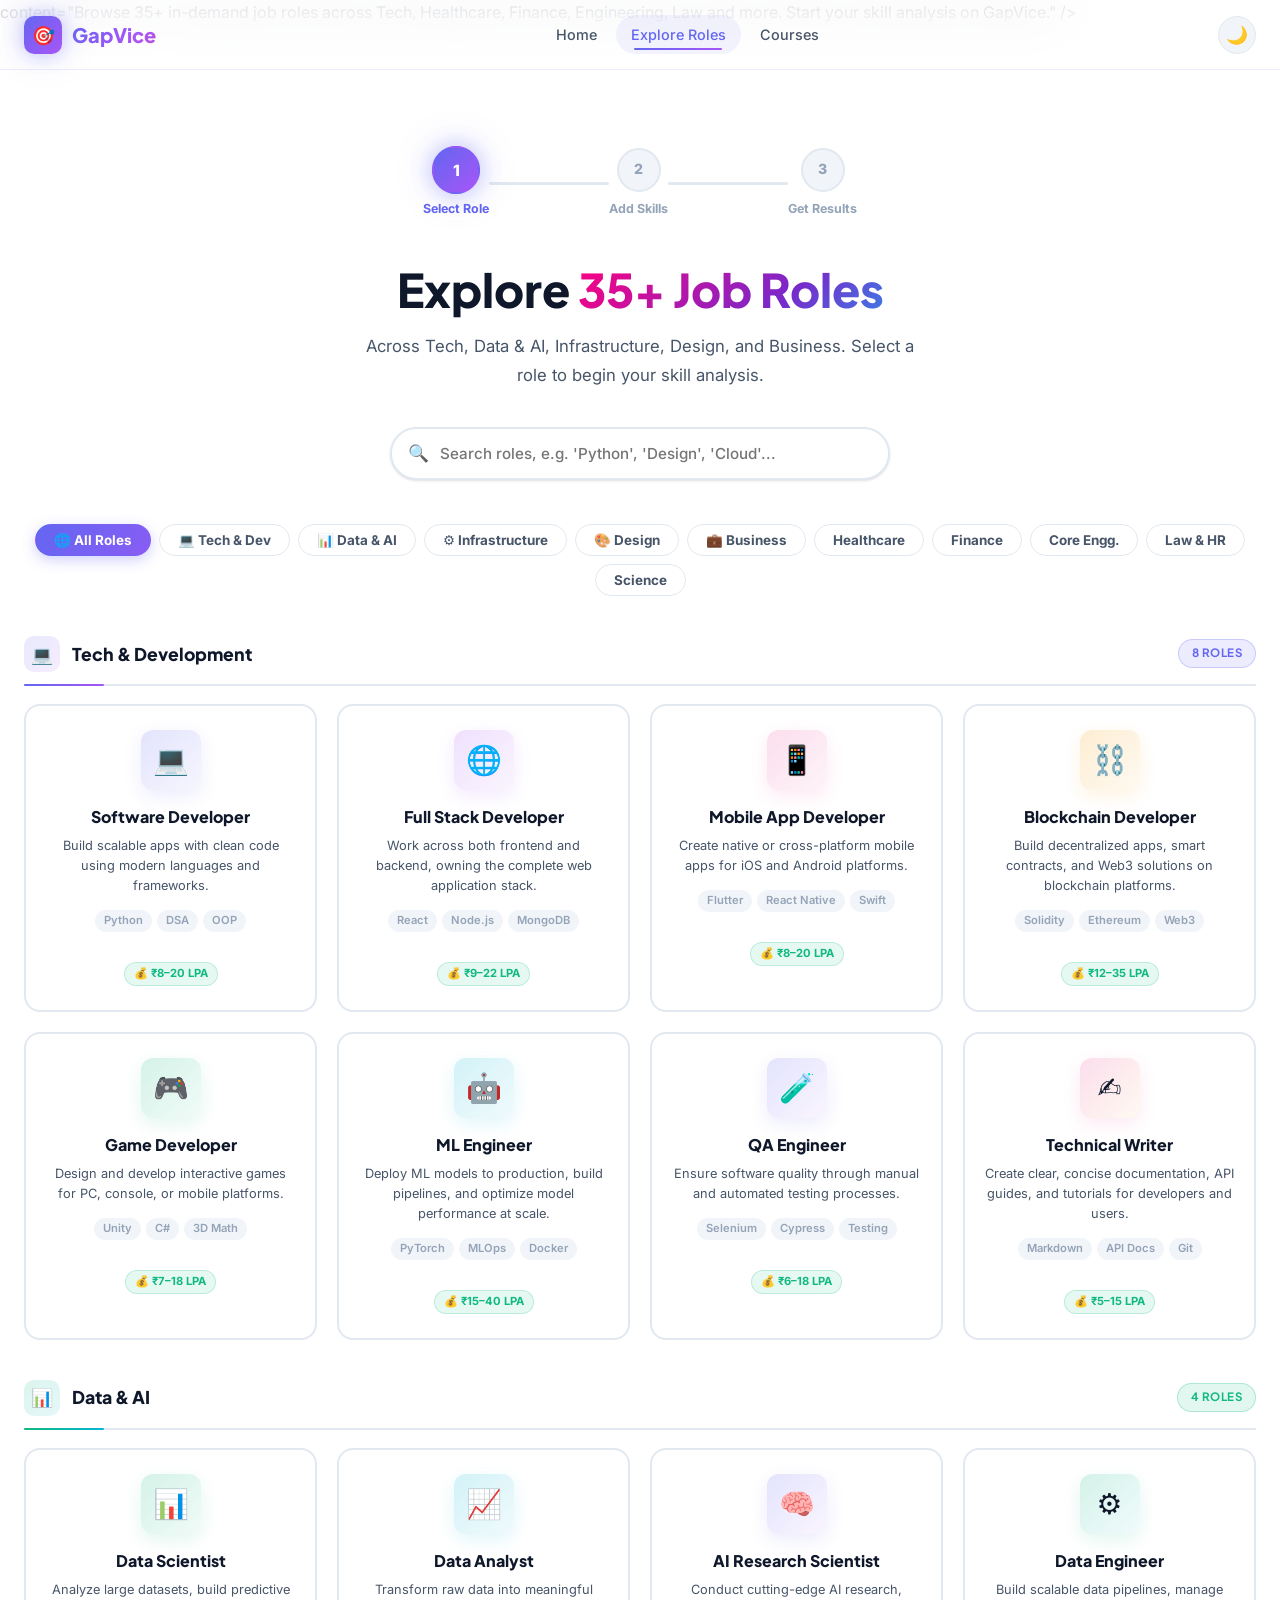
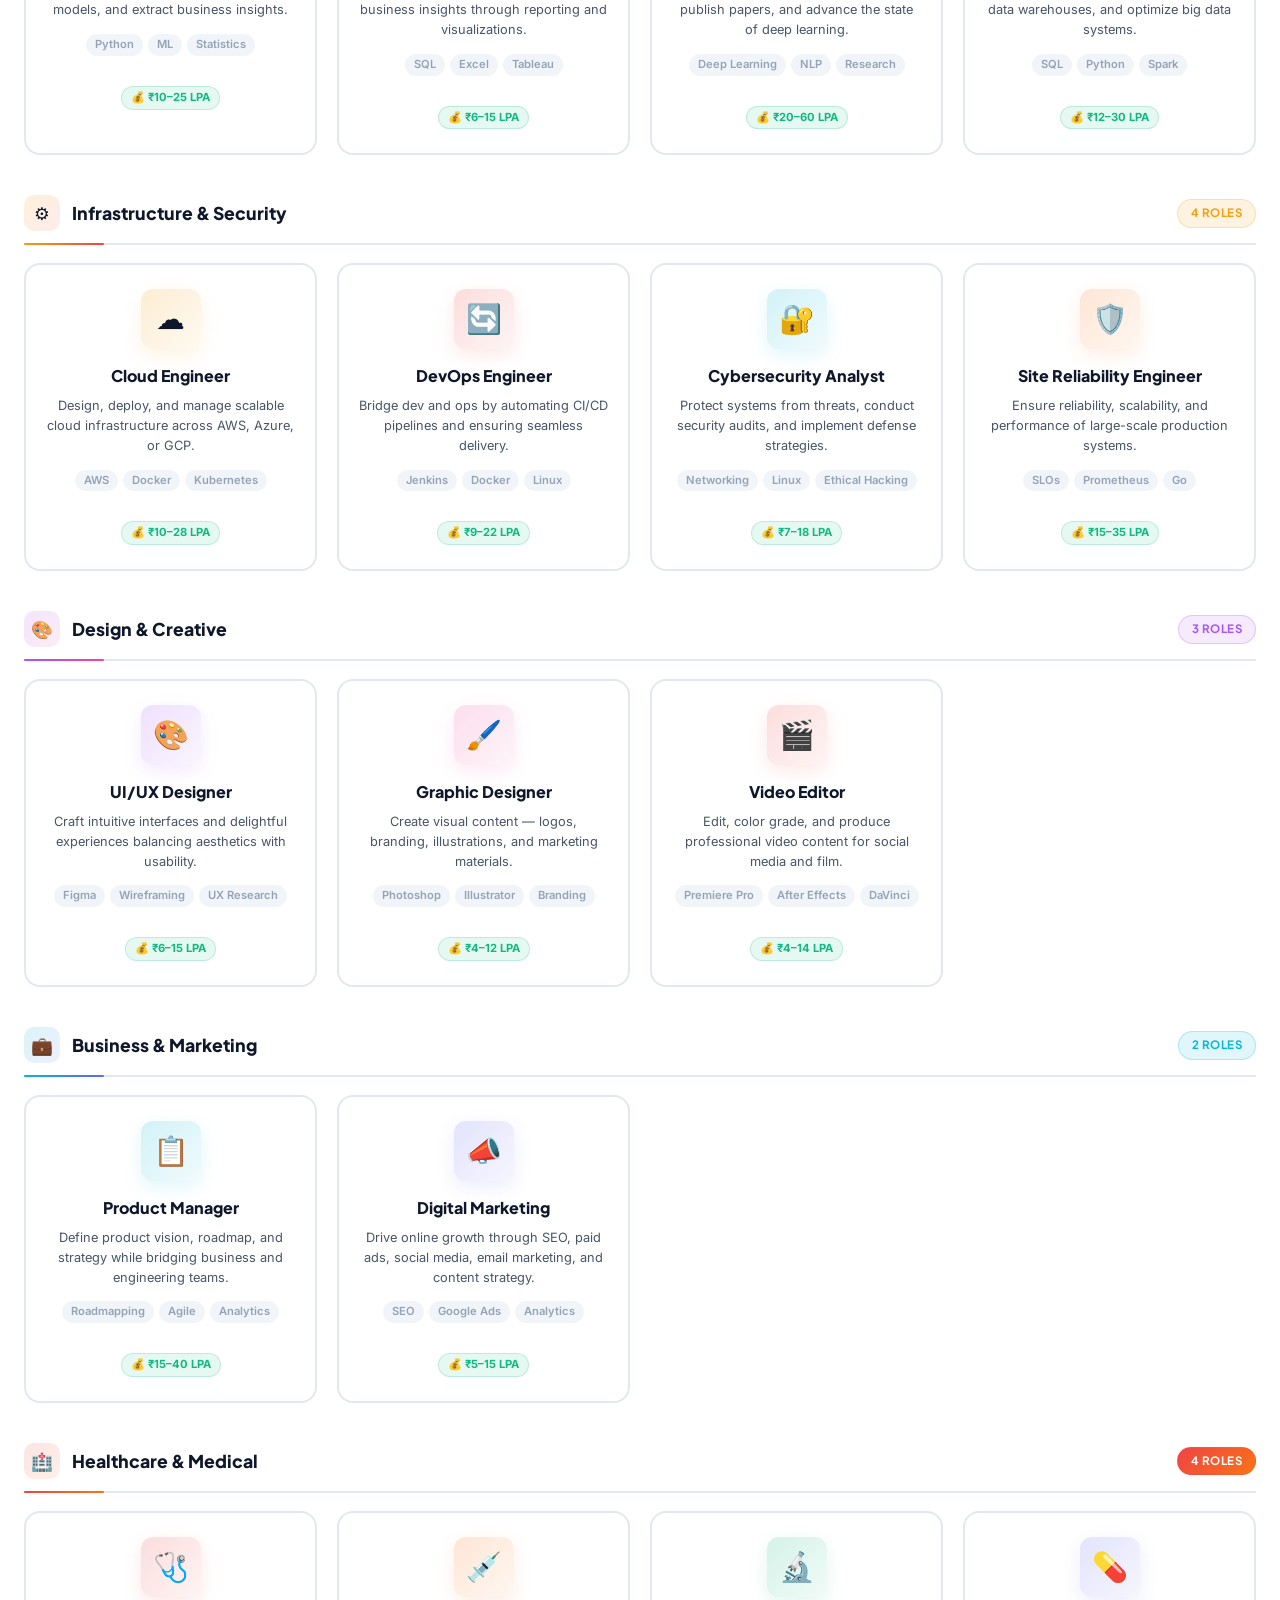
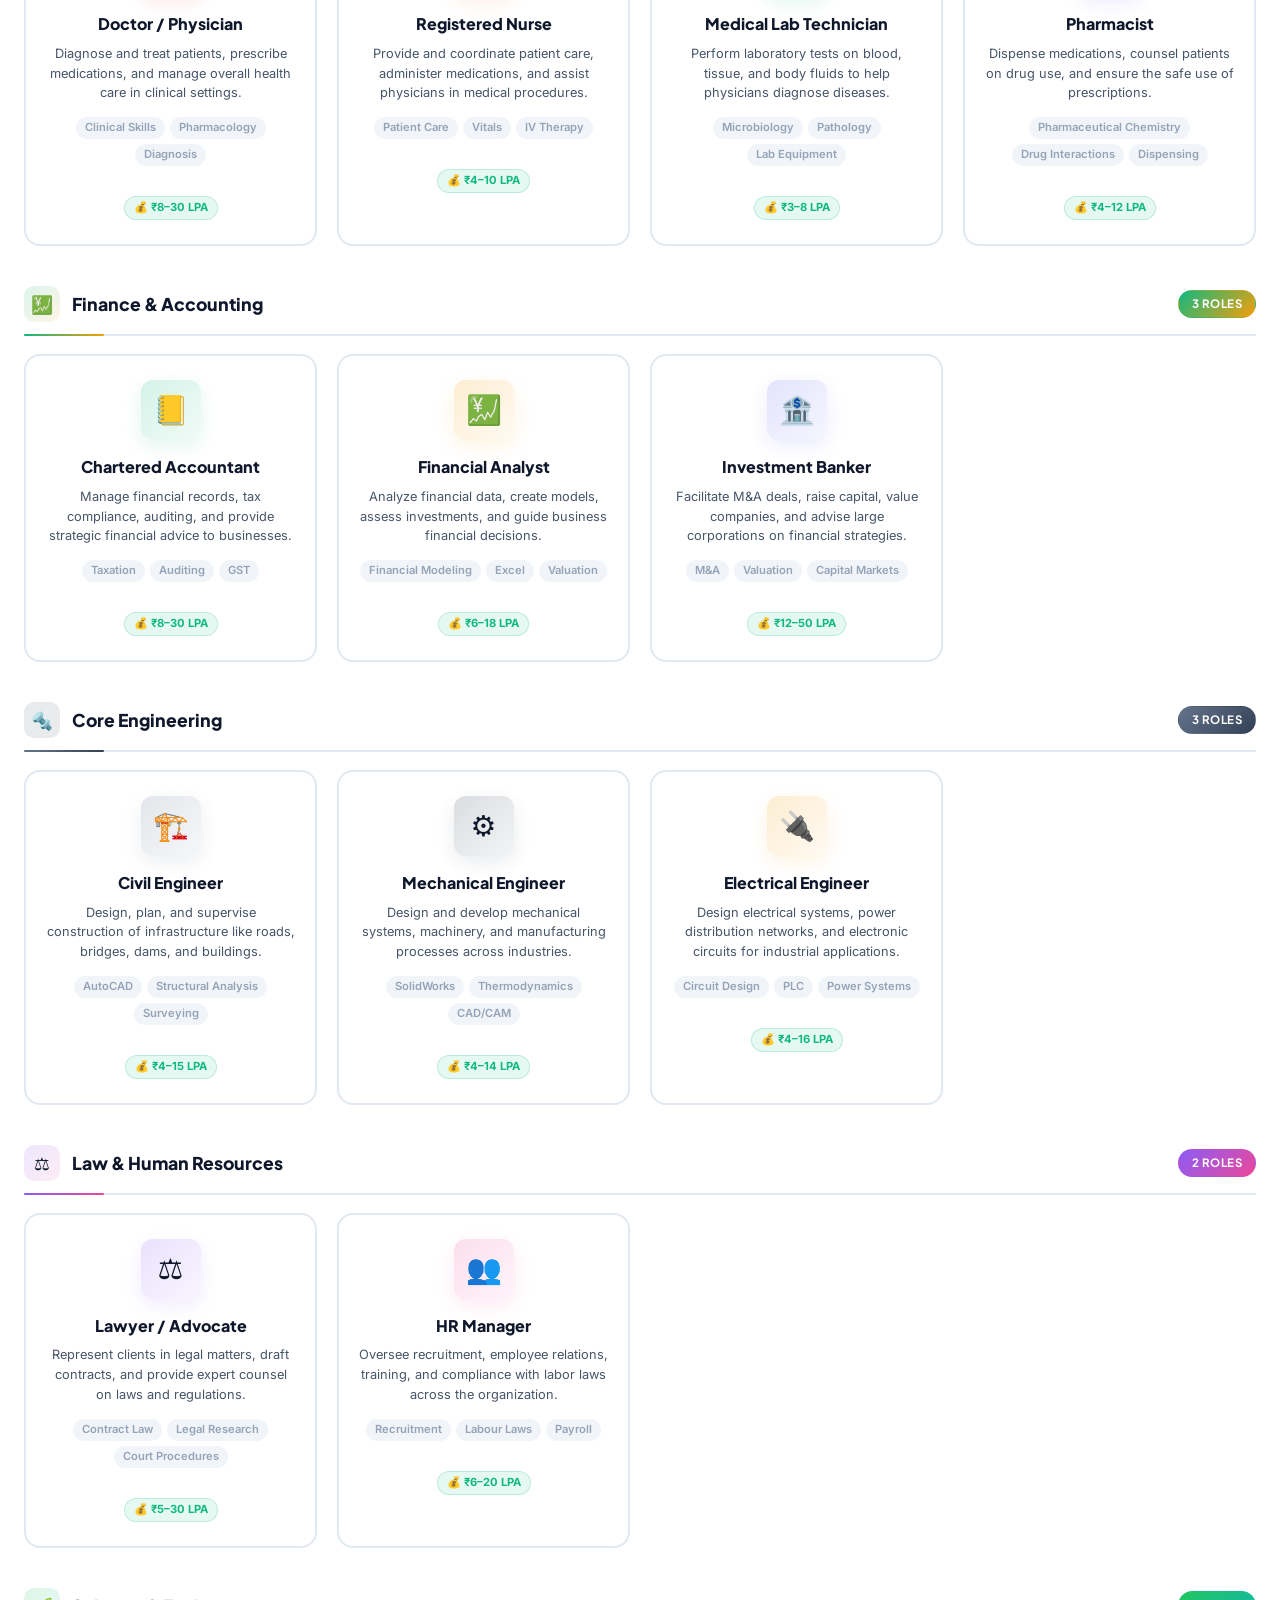
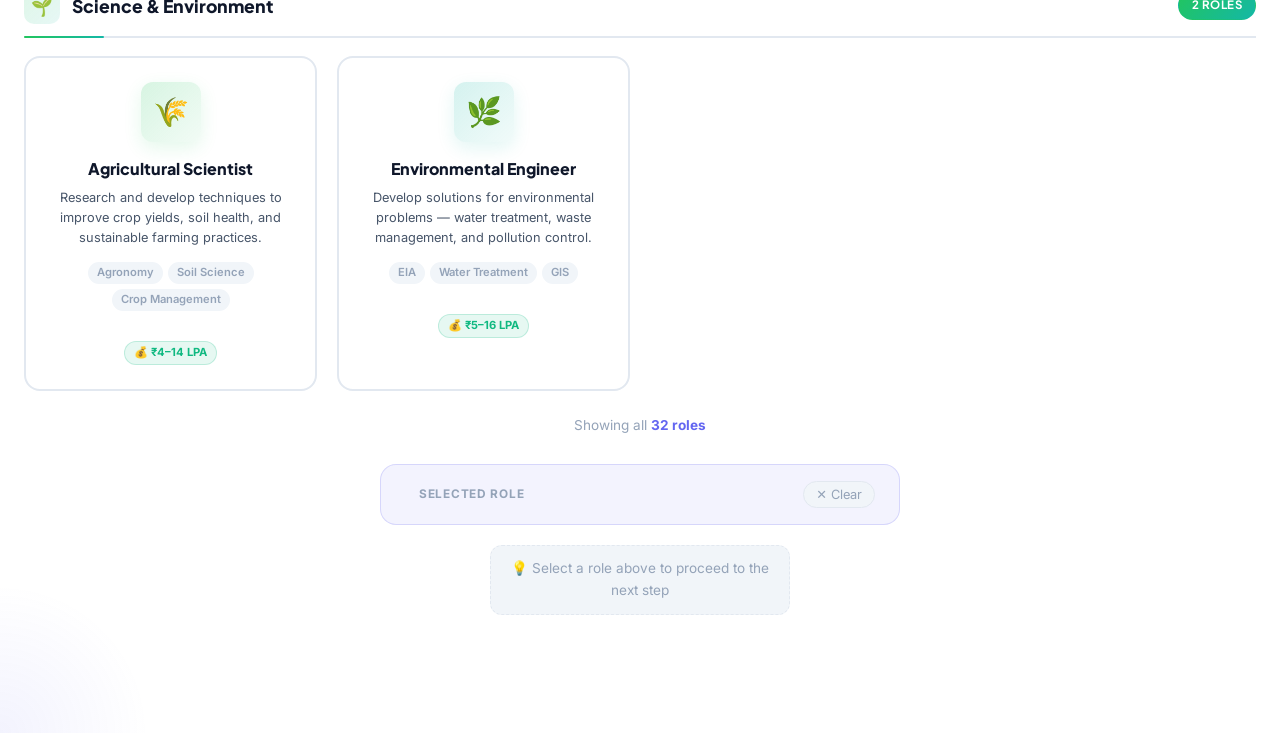
==== roles.html @ 9f3b314b "Update roles.html" ====
<!DOCTYPE html>
<html lang="en" data-theme="light">

<head>
  <meta charset="UTF-8" />
  <meta name="viewport" content="width=device-width, initial-scale=1.0" />
  <title>Explore Roles — GapVice</title>
  content="Browse 35+ in-demand job roles across Tech, Healthcare, Finance, Engineering, Law and more. Start your skill
  analysis on GapVice." />
  <link rel="stylesheet" href="styles.css?v=3" />
  <link rel="icon"
    href="data:image/svg+xml,<svg xmlns='http://www.w3.org/2000/svg' viewBox='0 0 100 100'><text y='.9em' font-size='90'>🎯</text></svg>" />
  <style>
    .category-label {
      display: flex;
      align-items: center;
      gap: 12px;
      font-family: var(--font-display);
      font-weight: 800;
      font-size: 1.1rem;
      color: var(--text-primary);
      margin: 40px 0 18px;
      padding-bottom: 12px;
      border-bottom: 2px solid var(--border);
      position: relative;
    }

    .category-label::after {
      content: '';
      position: absolute;
      bottom: -2px;
      left: 0;
      width: 80px;
      height: 2px;
      border-radius: 2px;
    }

    .cat-tech::after {
      background: linear-gradient(90deg, #6366f1, #a855f7);
    }

    .cat-data::after {
      background: linear-gradient(90deg, #10b981, #06b6d4);
    }

    .cat-infra::after {
      background: linear-gradient(90deg, #f59e0b, #ef4444);
    }

    .cat-design::after {
      background: linear-gradient(90deg, #a855f7, #ec4899);
    }

    .cat-business::after {
      background: linear-gradient(90deg, #06b6d4, #6366f1);
    }

    .cat-health::after {
      background: linear-gradient(90deg, #ef4444, #f97316);
    }

    .cat-finance::after {
      background: linear-gradient(90deg, #10b981, #f59e0b);
    }

    .cat-coreeng::after {
      background: linear-gradient(90deg, #64748b, #334155);
    }

    .cat-lawhr::after {
      background: linear-gradient(90deg, #8b5cf6, #ec4899);
    }

    .cat-science::after {
      background: linear-gradient(90deg, #22c55e, #14b8a6);
    }

    .cat-icon {
      width: 36px;
      height: 36px;
      border-radius: 10px;
      display: flex;
      align-items: center;
      justify-content: center;
      font-size: 1.1rem;
      flex-shrink: 0;
    }

    .roles-grid-4 {
      display: grid;
      grid-template-columns: repeat(4, 1fr);
      gap: 20px;
    }

    @media(max-width:1100px) {
      .roles-grid-4 {
        grid-template-columns: repeat(3, 1fr);
      }
    }

    @media(max-width:768px) {
      .roles-grid-4 {
        grid-template-columns: repeat(2, 1fr);
      }
    }

    @media(max-width:480px) {
      .roles-grid-4 {
        grid-template-columns: 1fr;
      }
    }

    .role-card-sm {
      background: var(--bg-card);
      border: 2px solid var(--border);
      border-radius: var(--radius-md);
      padding: 24px 20px;
      cursor: pointer;
      transition: transform .35s var(--t-bounce), box-shadow .35s ease, border-color .25s ease;
      position: relative;
      overflow: hidden;
      text-align: center;
    }

    .role-card-sm:hover {
      transform: translateY(-8px) scale(1.02);
    }

    .role-card-sm.selected {
      border-width: 2px;
    }

    .role-card-sm.selected::after {
      content: '✓';
      position: absolute;
      top: 10px;
      right: 10px;
      width: 22px;
      height: 22px;
      border-radius: 50%;
      background: var(--grad-mint);
      color: #fff;
      font-size: .65rem;
      font-weight: 800;
      display: flex;
      align-items: center;
      justify-content: center;
      animation: bounceIn .4s cubic-bezier(.34, 1.56, .64, 1);
    }

    .role-card-sm .role-icon-wrap {
      width: 60px;
      height: 60px;
      border-radius: var(--radius);
      margin: 0 auto 14px;
      display: flex;
      align-items: center;
      justify-content: center;
      font-size: 1.8rem;
      transition: var(--t-bounce);
    }

    .role-card-sm:hover .role-icon-wrap {
      transform: scale(1.18) rotate(-6deg);
    }

    .role-card-sm .role-title {
      font-family: var(--font-display);
      font-weight: 800;
      font-size: 1rem;
      margin-bottom: 7px;
    }

    .role-card-sm .role-desc {
      font-size: .8rem;
      color: var(--text-secondary);
      line-height: 1.55;
      margin-bottom: 14px;
    }

    .role-card-sm .role-tags {
      display: flex;
      gap: 5px;
      flex-wrap: wrap;
      justify-content: center;
    }

    .role-card-sm .role-tag {
      padding: 2px 9px;
      border-radius: var(--radius-full);
      background: var(--surface);
      font-size: .7rem;
      font-weight: 600;
      color: var(--text-muted);
      transition: var(--t);
    }

    .role-card-sm:hover .role-tag {
      background: rgba(99, 102, 241, .1);
      color: var(--primary);
    }

    /* Salary pill */
    .salary-pill {
      display: inline-flex;
      align-items: center;
      gap: 4px;
      font-size: .7rem;
      font-weight: 700;
      color: var(--success);
      background: rgba(16, 185, 129, .1);
      border: 1px solid rgba(16, 185, 129, .2);
      padding: 2px 9px;
      border-radius: var(--radius-full);
      margin-top: 10px;
    }

    /* Filter tabs */
    .filter-tabs {
      display: flex;
      gap: 8px;
      flex-wrap: wrap;
      margin-bottom: 8px;
      justify-content: center;
    }

    .filter-tab {
      padding: 7px 18px;
      border-radius: var(--radius-full);
      border: 1.5px solid var(--border);
      font-size: .84rem;
      font-weight: 700;
      color: var(--text-secondary);
      background: var(--bg-card);
      cursor: pointer;
      transition: var(--t-bounce);
    }

    .filter-tab:hover {
      transform: translateY(-2px);
      border-color: var(--primary);
      color: var(--primary);
    }

    .filter-tab.active {
      background: var(--grad-primary);
      background-size: 200%;
      color: #fff;
      border-color: transparent;
      animation: gradientMove 3s ease infinite;
      box-shadow: 0 4px 14px rgba(99, 102, 241, .3);
    }
  </style>
</head>

<body>

  <!-- NAVBAR -->
  <nav class="navbar" id="navbar">
    <div class="nav-container">
      <a href="index.html" class="nav-logo">
        <div class="logo-icon">🎯</div>
        <span>GapVice</span>
      </a>
      <div class="nav-links">
        <a href="index.html" class="nav-link">Home</a>
        <a href="roles.html" class="nav-link active">Explore Roles</a>
        <a href="courses.html" class="nav-link">Courses</a>
      </div>
      <div class="nav-actions">
        <button class="btn-dark-mode" id="themeToggle" title="Toggle dark mode">🌙</button>
        <button class="nav-hamburger" id="hamburger" aria-label="Menu">
          <span></span><span></span><span></span>
        </button>
      </div>
    </div>
  </nav>
  <div class="mobile-menu" id="mobileMenu">
    <a href="index.html" class="mobile-nav-link">🏠 Home</a>
    <a href="roles.html" class="mobile-nav-link">💼 Explore Roles</a>
    <a href="courses.html" class="mobile-nav-link">📚 Courses</a>
  </div>

  <main class="roles-page">
    <div class="container">

      <!-- Step Indicator -->
      <div class="step-indicator">
        <div class="step active">
          <div class="step-wrapper">
            <div class="step-circle">1</div>
            <div class="step-label">Select Role</div>
          </div>
        </div>
        <div class="step-line"></div>
        <div class="step">
          <div class="step-wrapper">
            <div class="step-circle">2</div>
            <div class="step-label">Add Skills</div>
          </div>
        </div>
        <div class="step-line"></div>
        <div class="step">
          <div class="step-wrapper">
            <div class="step-circle">3</div>
            <div class="step-label">Get Results</div>
          </div>
        </div>
      </div>

      <!-- Header -->
      <div class="text-center" style="margin-bottom:36px;">
        <h1 class="section-title animate-fade-up">Explore <span class="text-gradient">35+ Job Roles</span></h1>
        <p class="section-desc animate-fade-up animate-delay-1" style="margin:0 auto;">Across Tech, Data & AI,
          Infrastructure, Design, and Business. Select a role to begin your skill analysis.</p>
      </div>

      <!-- Search + Filter -->
      <div class="search-bar animate-fade-up animate-delay-2">
        <span class="search-icon">🔍</span>
        <input type="text" id="roleSearch" placeholder="Search roles, e.g. 'Python', 'Design', 'Cloud'..."
          autocomplete="off" />
      </div>

      <div class="filter-tabs animate-fade-up animate-delay-3" id="filterTabs">
        <button class="filter-tab active" data-cat="all">🌐 All Roles</button>
        <button class="filter-tab" data-cat="tech">💻 Tech & Dev</button>
        <button class="filter-tab" data-cat="data">📊 Data & AI</button>
        <button class="filter-tab" data-cat="infra">⚙️ Infrastructure</button>
        <button class="filter-tab" data-cat="design">🎨 Design</button>
        <button class="filter-tab" data-cat="business">💼 Business</button>
        <button class="filter-tab" data-cat="health">Healthcare</button>
        <button class="filter-tab" data-cat="finance"> Finance</button>
        <button class="filter-tab" data-cat="coreeng"> Core Engg.</button>
        <button class="filter-tab" data-cat="lawhr"> Law & HR</button>
        <button class="filter-tab" data-cat="science">Science</button>
      </div>

      <!-- No results -->
      <div id="noResults" style="display:none;text-align:center;padding:60px 0;">
        <div style="font-size:3rem;margin-bottom:16px;">🔍</div>
        <div style="font-weight:700;font-size:1.1rem;margin-bottom:8px;">No matching roles found</div>
        <div style="color:var(--text-muted);font-size:.9rem;">Try a different search term or filter</div>
      </div>

      <!-- ═══ TECH & DEVELOPMENT ═══ -->
      <div class="category-section" data-cat="tech">
        <div class="category-label cat-tech">
          <div class="cat-icon" style="background:linear-gradient(135deg,rgba(99,102,241,.15),rgba(168,85,247,.1));">💻
          </div>
          Tech & Development
          <span class="badge badge-primary" style="margin-left:auto;font-size:.72rem;">8 Roles</span>
        </div>
        <div class="roles-grid-4">

          <div class="role-card-sm" data-role="Software Developer" data-index="0" data-cat="tech"
            onclick="selectRole(this)" tabindex="0">
            <div class="role-icon-wrap"
              style="background:linear-gradient(135deg,rgba(99,102,241,.18),rgba(99,102,241,.06));box-shadow:0 6px 18px rgba(99,102,241,.12);">
              💻</div>
            <div class="role-title">Software Developer</div>
            <div class="role-desc">Build scalable apps with clean code using modern languages and frameworks.</div>
            <div class="role-tags"><span class="role-tag">Python</span><span class="role-tag">DSA</span><span
                class="role-tag">OOP</span></div>
            <div class="salary-pill">💰 ₹8–20 LPA</div>
          </div>

          <div class="role-card-sm" data-role="Full Stack Developer" data-index="1" data-cat="tech"
            onclick="selectRole(this)" tabindex="0">
            <div class="role-icon-wrap"
              style="background:linear-gradient(135deg,rgba(168,85,247,.18),rgba(168,85,247,.06));box-shadow:0 6px 18px rgba(168,85,247,.12);">
              🌐</div>
            <div class="role-title">Full Stack Developer</div>
            <div class="role-desc">Work across both frontend and backend, owning the complete web application stack.
            </div>
            <div class="role-tags"><span class="role-tag">React</span><span class="role-tag">Node.js</span><span
                class="role-tag">MongoDB</span></div>
            <div class="salary-pill">💰 ₹9–22 LPA</div>
          </div>

          <div class="role-card-sm" data-role="Mobile App Developer" data-index="2" data-cat="tech"
            onclick="selectRole(this)" tabindex="0">
            <div class="role-icon-wrap"
              style="background:linear-gradient(135deg,rgba(236,72,153,.18),rgba(236,72,153,.06));box-shadow:0 6px 18px rgba(236,72,153,.12);">
              📱</div>
            <div class="role-title">Mobile App Developer</div>
            <div class="role-desc">Create native or cross-platform mobile apps for iOS and Android platforms.</div>
            <div class="role-tags"><span class="role-tag">Flutter</span><span class="role-tag">React Native</span><span
                class="role-tag">Swift</span></div>
            <div class="salary-pill">💰 ₹8–20 LPA</div>
          </div>

          <div class="role-card-sm" data-role="Blockchain Developer" data-index="3" data-cat="tech"
            onclick="selectRole(this)" tabindex="0">
            <div class="role-icon-wrap"
              style="background:linear-gradient(135deg,rgba(245,158,11,.18),rgba(245,158,11,.06));box-shadow:0 6px 18px rgba(245,158,11,.12);">
              ⛓️</div>
            <div class="role-title">Blockchain Developer</div>
            <div class="role-desc">Build decentralized apps, smart contracts, and Web3 solutions on blockchain
              platforms.</div>
            <div class="role-tags"><span class="role-tag">Solidity</span><span class="role-tag">Ethereum</span><span
                class="role-tag">Web3</span></div>
            <div class="salary-pill">💰 ₹12–35 LPA</div>
          </div>

          <div class="role-card-sm" data-role="Game Developer" data-index="4" data-cat="tech" onclick="selectRole(this)"
            tabindex="0">
            <div class="role-icon-wrap"
              style="background:linear-gradient(135deg,rgba(16,185,129,.18),rgba(16,185,129,.06));box-shadow:0 6px 18px rgba(16,185,129,.12);">
              🎮</div>
            <div class="role-title">Game Developer</div>
            <div class="role-desc">Design and develop interactive games for PC, console, or mobile platforms.</div>
            <div class="role-tags"><span class="role-tag">Unity</span><span class="role-tag">C#</span><span
                class="role-tag">3D Math</span></div>
            <div class="salary-pill">💰 ₹7–18 LPA</div>
          </div>

          <div class="role-card-sm" data-role="Machine Learning Engineer" data-index="5" data-cat="tech"
            onclick="selectRole(this)" tabindex="0">
            <div class="role-icon-wrap"
              style="background:linear-gradient(135deg,rgba(6,182,212,.18),rgba(6,182,212,.06));box-shadow:0 6px 18px rgba(6,182,212,.12);">
              🤖</div>
            <div class="role-title">ML Engineer</div>
            <div class="role-desc">Deploy ML models to production, build pipelines, and optimize model performance at
              scale.</div>
            <div class="role-tags"><span class="role-tag">PyTorch</span><span class="role-tag">MLOps</span><span
                class="role-tag">Docker</span></div>
            <div class="salary-pill">💰 ₹15–40 LPA</div>
          </div>

          <div class="role-card-sm" data-role="QA Engineer" data-index="32" data-cat="tech" onclick="selectRole(this)"
            tabindex="0">
            <div class="role-icon-wrap"
              style="background:linear-gradient(135deg,rgba(99,102,241,.18),rgba(168,85,247,.06));box-shadow:0 6px 18px rgba(99,102,241,.12);">
              🧪</div>
            <div class="role-title">QA Engineer</div>
            <div class="role-desc">Ensure software quality through manual and automated testing processes.</div>
            <div class="role-tags"><span class="role-tag">Selenium</span><span class="role-tag">Cypress</span><span
                class="role-tag">Testing</span></div>
            <div class="salary-pill">💰 ₹6–18 LPA</div>
          </div>

          <div class="role-card-sm" data-role="Technical Writer" data-index="33" data-cat="tech"
            onclick="selectRole(this)" tabindex="0">
            <div class="role-icon-wrap"
              style="background:linear-gradient(135deg,rgba(236,72,153,.18),rgba(245,158,11,.06));box-shadow:0 6px 18px rgba(236,72,153,.12);">
              ✍️</div>
            <div class="role-title">Technical Writer</div>
            <div class="role-desc">Create clear, concise documentation, API guides, and tutorials for developers and
              users.</div>
            <div class="role-tags"><span class="role-tag">Markdown</span><span class="role-tag">API Docs</span><span
                class="role-tag">Git</span></div>
            <div class="salary-pill">💰 ₹5–15 LPA</div>
          </div>

        </div>
      </div>

      <!-- ═══ DATA & AI ═══ -->
      <div class="category-section" data-cat="data">
        <div class="category-label cat-data">
          <div class="cat-icon" style="background:linear-gradient(135deg,rgba(16,185,129,.15),rgba(6,182,212,.1));">📊
          </div>
          Data & AI
          <span class="badge badge-success" style="margin-left:auto;font-size:.72rem;">4 Roles</span>
        </div>
        <div class="roles-grid-4">

          <div class="role-card-sm" data-role="Data Scientist" data-index="6" data-cat="data" onclick="selectRole(this)"
            tabindex="0">
            <div class="role-icon-wrap"
              style="background:linear-gradient(135deg,rgba(16,185,129,.18),rgba(16,185,129,.06));box-shadow:0 6px 18px rgba(16,185,129,.12);">
              📊</div>
            <div class="role-title">Data Scientist</div>
            <div class="role-desc">Analyze large datasets, build predictive models, and extract business insights.</div>
            <div class="role-tags"><span class="role-tag">Python</span><span class="role-tag">ML</span><span
                class="role-tag">Statistics</span></div>
            <div class="salary-pill">💰 ₹10–25 LPA</div>
          </div>

          <div class="role-card-sm" data-role="Data Analyst" data-index="7" data-cat="data" onclick="selectRole(this)"
            tabindex="0">
            <div class="role-icon-wrap"
              style="background:linear-gradient(135deg,rgba(6,182,212,.18),rgba(6,182,212,.06));box-shadow:0 6px 18px rgba(6,182,212,.12);">
              📈</div>
            <div class="role-title">Data Analyst</div>
            <div class="role-desc">Transform raw data into meaningful business insights through reporting and
              visualizations.</div>
            <div class="role-tags"><span class="role-tag">SQL</span><span class="role-tag">Excel</span><span
                class="role-tag">Tableau</span></div>
            <div class="salary-pill">💰 ₹6–15 LPA</div>
          </div>

          <div class="role-card-sm" data-role="AI Research Scientist" data-index="8" data-cat="data"
            onclick="selectRole(this)" tabindex="0">
            <div class="role-icon-wrap"
              style="background:linear-gradient(135deg,rgba(99,102,241,.18),rgba(168,85,247,.06));box-shadow:0 6px 18px rgba(99,102,241,.12);">
              🧠</div>
            <div class="role-title">AI Research Scientist</div>
            <div class="role-desc">Conduct cutting-edge AI research, publish papers, and advance the state of deep
              learning.</div>
            <div class="role-tags"><span class="role-tag">Deep Learning</span><span class="role-tag">NLP</span><span
                class="role-tag">Research</span></div>
            <div class="salary-pill">💰 ₹20–60 LPA</div>
          </div>

          <div class="role-card-sm" data-role="Data Engineer" data-index="34" data-cat="data" onclick="selectRole(this)"
            tabindex="0">
            <div class="role-icon-wrap"
              style="background:linear-gradient(135deg,rgba(16,185,129,.18),rgba(6,182,212,.06));box-shadow:0 6px 18px rgba(16,185,129,.12);">
              ⚙️</div>
            <div class="role-title">Data Engineer</div>
            <div class="role-desc">Build scalable data pipelines, manage data warehouses, and optimize big data systems.
            </div>
            <div class="role-tags"><span class="role-tag">SQL</span><span class="role-tag">Python</span><span
                class="role-tag">Spark</span></div>
            <div class="salary-pill">💰 ₹12–30 LPA</div>
          </div>

        </div>
      </div>

      <!-- ═══ INFRASTRUCTURE ═══ -->
      <div class="category-section" data-cat="infra">
        <div class="category-label cat-infra">
          <div class="cat-icon" style="background:linear-gradient(135deg,rgba(245,158,11,.15),rgba(239,68,68,.1));">⚙️
          </div>
          Infrastructure & Security
          <span class="badge badge-warning" style="margin-left:auto;font-size:.72rem;">4 Roles</span>
        </div>
        <div class="roles-grid-4">

          <div class="role-card-sm" data-role="Cloud Engineer" data-index="9" data-cat="infra"
            onclick="selectRole(this)" tabindex="0">
            <div class="role-icon-wrap"
              style="background:linear-gradient(135deg,rgba(245,158,11,.18),rgba(245,158,11,.06));box-shadow:0 6px 18px rgba(245,158,11,.12);">
              ☁️</div>
            <div class="role-title">Cloud Engineer</div>
            <div class="role-desc">Design, deploy, and manage scalable cloud infrastructure across AWS, Azure, or GCP.
            </div>
            <div class="role-tags"><span class="role-tag">AWS</span><span class="role-tag">Docker</span><span
                class="role-tag">Kubernetes</span></div>
            <div class="salary-pill">💰 ₹10–28 LPA</div>
          </div>

          <div class="role-card-sm" data-role="DevOps Engineer" data-index="10" data-cat="infra"
            onclick="selectRole(this)" tabindex="0">
            <div class="role-icon-wrap"
              style="background:linear-gradient(135deg,rgba(239,68,68,.18),rgba(239,68,68,.06));box-shadow:0 6px 18px rgba(239,68,68,.12);">
              🔄</div>
            <div class="role-title">DevOps Engineer</div>
            <div class="role-desc">Bridge dev and ops by automating CI/CD pipelines and ensuring seamless delivery.
            </div>
            <div class="role-tags"><span class="role-tag">Jenkins</span><span class="role-tag">Docker</span><span
                class="role-tag">Linux</span></div>
            <div class="salary-pill">💰 ₹9–22 LPA</div>
          </div>

          <div class="role-card-sm" data-role="Cybersecurity Analyst" data-index="11" data-cat="infra"
            onclick="selectRole(this)" tabindex="0">
            <div class="role-icon-wrap"
              style="background:linear-gradient(135deg,rgba(6,182,212,.18),rgba(6,182,212,.06));box-shadow:0 6px 18px rgba(6,182,212,.12);">
              🔐</div>
            <div class="role-title">Cybersecurity Analyst</div>
            <div class="role-desc">Protect systems from threats, conduct security audits, and implement defense
              strategies.</div>
            <div class="role-tags"><span class="role-tag">Networking</span><span class="role-tag">Linux</span><span
                class="role-tag">Ethical Hacking</span></div>
            <div class="salary-pill">💰 ₹7–18 LPA</div>
          </div>

          <div class="role-card-sm" data-role="Site Reliability Engineer" data-index="12" data-cat="infra"
            onclick="selectRole(this)" tabindex="0">
            <div class="role-icon-wrap"
              style="background:linear-gradient(135deg,rgba(249,115,22,.18),rgba(249,115,22,.06));box-shadow:0 6px 18px rgba(249,115,22,.12);">
              🛡️</div>
            <div class="role-title">Site Reliability Engineer</div>
            <div class="role-desc">Ensure reliability, scalability, and performance of large-scale production systems.
            </div>
            <div class="role-tags"><span class="role-tag">SLOs</span><span class="role-tag">Prometheus</span><span
                class="role-tag">Go</span></div>
            <div class="salary-pill">💰 ₹15–35 LPA</div>
          </div>

        </div>
      </div>

      <!-- ═══ DESIGN & CREATIVE ═══ -->
      <div class="category-section" data-cat="design">
        <div class="category-label cat-design">
          <div class="cat-icon" style="background:linear-gradient(135deg,rgba(168,85,247,.15),rgba(236,72,153,.1));">🎨
          </div>
          Design & Creative
          <span class="badge badge-purple" style="margin-left:auto;font-size:.72rem;">3 Roles</span>
        </div>
        <div class="roles-grid-4">

          <div class="role-card-sm" data-role="UI/UX Designer" data-index="13" data-cat="design"
            onclick="selectRole(this)" tabindex="0">
            <div class="role-icon-wrap"
              style="background:linear-gradient(135deg,rgba(168,85,247,.18),rgba(168,85,247,.06));box-shadow:0 6px 18px rgba(168,85,247,.12);">
              🎨</div>
            <div class="role-title">UI/UX Designer</div>
            <div class="role-desc">Craft intuitive interfaces and delightful experiences balancing aesthetics with
              usability.</div>
            <div class="role-tags"><span class="role-tag">Figma</span><span class="role-tag">Wireframing</span><span
                class="role-tag">UX Research</span></div>
            <div class="salary-pill">💰 ₹6–15 LPA</div>
          </div>

          <div class="role-card-sm" data-role="Graphic Designer" data-index="14" data-cat="design"
            onclick="selectRole(this)" tabindex="0">
            <div class="role-icon-wrap"
              style="background:linear-gradient(135deg,rgba(236,72,153,.18),rgba(236,72,153,.06));box-shadow:0 6px 18px rgba(236,72,153,.12);">
              🖌️</div>
            <div class="role-title">Graphic Designer</div>
            <div class="role-desc">Create visual content — logos, branding, illustrations, and marketing materials.
            </div>
            <div class="role-tags"><span class="role-tag">Photoshop</span><span class="role-tag">Illustrator</span><span
                class="role-tag">Branding</span></div>
            <div class="salary-pill">💰 ₹4–12 LPA</div>
          </div>

          <div class="role-card-sm" data-role="Video Editor" data-index="15" data-cat="design"
            onclick="selectRole(this)" tabindex="0">
            <div class="role-icon-wrap"
              style="background:linear-gradient(135deg,rgba(239,68,68,.18),rgba(239,68,68,.06));box-shadow:0 6px 18px rgba(239,68,68,.12);">
              🎬</div>
            <div class="role-title">Video Editor</div>
            <div class="role-desc">Edit, color grade, and produce professional video content for social media and film.
            </div>
            <div class="role-tags"><span class="role-tag">Premiere Pro</span><span class="role-tag">After
                Effects</span><span class="role-tag">DaVinci</span></div>
            <div class="salary-pill">💰 ₹4–14 LPA</div>
          </div>

        </div>
      </div>

      <!-- ═══ BUSINESS ═══ -->
      <div class="category-section" data-cat="business">
        <div class="category-label cat-business">
          <div class="cat-icon" style="background:linear-gradient(135deg,rgba(6,182,212,.15),rgba(99,102,241,.1));">💼
          </div>
          Business & Marketing
          <span class="badge badge-cyan" style="margin-left:auto;font-size:.72rem;">2 Roles</span>
        </div>
        <div class="roles-grid-4">

          <div class="role-card-sm" data-role="Product Manager" data-index="16" data-cat="business"
            onclick="selectRole(this)" tabindex="0">
            <div class="role-icon-wrap"
              style="background:linear-gradient(135deg,rgba(6,182,212,.18),rgba(6,182,212,.06));box-shadow:0 6px 18px rgba(6,182,212,.12);">
              📋</div>
            <div class="role-title">Product Manager</div>
            <div class="role-desc">Define product vision, roadmap, and strategy while bridging business and engineering
              teams.</div>
            <div class="role-tags"><span class="role-tag">Roadmapping</span><span class="role-tag">Agile</span><span
                class="role-tag">Analytics</span></div>
            <div class="salary-pill">💰 ₹15–40 LPA</div>
          </div>

          <div class="role-card-sm" data-role="Digital Marketing Specialist" data-index="17" data-cat="business"
            onclick="selectRole(this)" tabindex="0">
            <div class="role-icon-wrap"
              style="background:linear-gradient(135deg,rgba(99,102,241,.18),rgba(99,102,241,.06));box-shadow:0 6px 18px rgba(99,102,241,.12);">
              📣</div>
            <div class="role-title">Digital Marketing</div>
            <div class="role-desc">Drive online growth through SEO, paid ads, social media, email marketing, and content
              strategy.</div>
            <div class="role-tags"><span class="role-tag">SEO</span><span class="role-tag">Google Ads</span><span
                class="role-tag">Analytics</span></div>
            <div class="salary-pill">💰 ₹5–15 LPA</div>
          </div>

        </div>
      </div>

      <!-- ═══ HEALTHCARE & MEDICAL ═══ -->
      <div class="category-section" data-cat="health">
        <div class="category-label cat-health">
          <div class="cat-icon" style="background:linear-gradient(135deg,rgba(239,68,68,.15),rgba(249,115,22,.1));">🏥
          </div>
          Healthcare &amp; Medical
          <span class="badge"
            style="margin-left:auto;font-size:.72rem;background:linear-gradient(135deg,#ef4444,#f97316);color:#fff;">4
            Roles</span>
        </div>
        <div class="roles-grid-4">

          <div class="role-card-sm" data-role="Doctor / Physician" data-index="18" data-cat="health"
            onclick="selectRole(this)" tabindex="0">
            <div class="role-icon-wrap"
              style="background:linear-gradient(135deg,rgba(239,68,68,.18),rgba(239,68,68,.06));box-shadow:0 6px 18px rgba(239,68,68,.12);">
              🩺</div>
            <div class="role-title">Doctor / Physician</div>
            <div class="role-desc">Diagnose and treat patients, prescribe medications, and manage overall health care in
              clinical settings.</div>
            <div class="role-tags"><span class="role-tag">Clinical Skills</span><span
                class="role-tag">Pharmacology</span><span class="role-tag">Diagnosis</span></div>
            <div class="salary-pill">💰 ₹8–30 LPA</div>
          </div>

          <div class="role-card-sm" data-role="Registered Nurse" data-index="19" data-cat="health"
            onclick="selectRole(this)" tabindex="0">
            <div class="role-icon-wrap"
              style="background:linear-gradient(135deg,rgba(249,115,22,.18),rgba(249,115,22,.06));box-shadow:0 6px 18px rgba(249,115,22,.12);">
              💉</div>
            <div class="role-title">Registered Nurse</div>
            <div class="role-desc">Provide and coordinate patient care, administer medications, and assist physicians in
              medical procedures.</div>
            <div class="role-tags"><span class="role-tag">Patient Care</span><span class="role-tag">Vitals</span><span
                class="role-tag">IV Therapy</span></div>
            <div class="salary-pill">💰 ₹4–10 LPA</div>
          </div>

          <div class="role-card-sm" data-role="Medical Lab Technician" data-index="20" data-cat="health"
            onclick="selectRole(this)" tabindex="0">
            <div class="role-icon-wrap"
              style="background:linear-gradient(135deg,rgba(16,185,129,.18),rgba(16,185,129,.06));box-shadow:0 6px 18px rgba(16,185,129,.12);">
              🔬</div>
            <div class="role-title">Medical Lab Technician</div>
            <div class="role-desc">Perform laboratory tests on blood, tissue, and body fluids to help physicians
              diagnose diseases.</div>
            <div class="role-tags"><span class="role-tag">Microbiology</span><span
                class="role-tag">Pathology</span><span class="role-tag">Lab Equipment</span></div>
            <div class="salary-pill">💰 ₹3–8 LPA</div>
          </div>

          <div class="role-card-sm" data-role="Pharmacist" data-index="21" data-cat="health" onclick="selectRole(this)"
            tabindex="0">
            <div class="role-icon-wrap"
              style="background:linear-gradient(135deg,rgba(99,102,241,.18),rgba(99,102,241,.06));box-shadow:0 6px 18px rgba(99,102,241,.12);">
              💊</div>
            <div class="role-title">Pharmacist</div>
            <div class="role-desc">Dispense medications, counsel patients on drug use, and ensure the safe use of
              prescriptions.</div>
            <div class="role-tags"><span class="role-tag">Pharmaceutical Chemistry</span><span class="role-tag">Drug
                Interactions</span><span class="role-tag">Dispensing</span></div>
            <div class="salary-pill">💰 ₹4–12 LPA</div>
          </div>

        </div>
      </div>

      <!-- ═══ FINANCE & ACCOUNTING ═══ -->
      <div class="category-section" data-cat="finance">
        <div class="category-label cat-finance">
          <div class="cat-icon" style="background:linear-gradient(135deg,rgba(16,185,129,.15),rgba(245,158,11,.1));">💹
          </div>
          Finance &amp; Accounting
          <span class="badge"
            style="margin-left:auto;font-size:.72rem;background:linear-gradient(135deg,#10b981,#f59e0b);color:#fff;">3
            Roles</span>
        </div>
        <div class="roles-grid-4">

          <div class="role-card-sm" data-role="Chartered Accountant" data-index="22" data-cat="finance"
            onclick="selectRole(this)" tabindex="0">
            <div class="role-icon-wrap"
              style="background:linear-gradient(135deg,rgba(16,185,129,.18),rgba(16,185,129,.06));box-shadow:0 6px 18px rgba(16,185,129,.12);">
              📒</div>
            <div class="role-title">Chartered Accountant</div>
            <div class="role-desc">Manage financial records, tax compliance, auditing, and provide strategic financial
              advice to businesses.</div>
            <div class="role-tags"><span class="role-tag">Taxation</span><span class="role-tag">Auditing</span><span
                class="role-tag">GST</span></div>
            <div class="salary-pill">💰 ₹8–30 LPA</div>
          </div>

          <div class="role-card-sm" data-role="Financial Analyst" data-index="23" data-cat="finance"
            onclick="selectRole(this)" tabindex="0">
            <div class="role-icon-wrap"
              style="background:linear-gradient(135deg,rgba(245,158,11,.18),rgba(245,158,11,.06));box-shadow:0 6px 18px rgba(245,158,11,.12);">
              💹</div>
            <div class="role-title">Financial Analyst</div>
            <div class="role-desc">Analyze financial data, create models, assess investments, and guide business
              financial decisions.</div>
            <div class="role-tags"><span class="role-tag">Financial Modeling</span><span
                class="role-tag">Excel</span><span class="role-tag">Valuation</span></div>
            <div class="salary-pill">💰 ₹6–18 LPA</div>
          </div>

          <div class="role-card-sm" data-role="Investment Banker" data-index="24" data-cat="finance"
            onclick="selectRole(this)" tabindex="0">
            <div class="role-icon-wrap"
              style="background:linear-gradient(135deg,rgba(99,102,241,.18),rgba(99,102,241,.06));box-shadow:0 6px 18px rgba(99,102,241,.12);">
              🏦</div>
            <div class="role-title">Investment Banker</div>
            <div class="role-desc">Facilitate M&amp;A deals, raise capital, value companies, and advise large
              corporations on financial strategies.</div>
            <div class="role-tags"><span class="role-tag">M&amp;A</span><span class="role-tag">Valuation</span><span
                class="role-tag">Capital Markets</span></div>
            <div class="salary-pill">💰 ₹12–50 LPA</div>
          </div>

        </div>
      </div>

      <!-- ═══ CORE ENGINEERING ═══ -->
      <div class="category-section" data-cat="coreeng">
        <div class="category-label cat-coreeng">
          <div class="cat-icon" style="background:linear-gradient(135deg,rgba(100,116,139,.15),rgba(51,65,85,.1));">🔩
          </div>
          Core Engineering
          <span class="badge"
            style="margin-left:auto;font-size:.72rem;background:linear-gradient(135deg,#64748b,#334155);color:#fff;">3
            Roles</span>
        </div>
        <div class="roles-grid-4">

          <div class="role-card-sm" data-role="Civil Engineer" data-index="25" data-cat="coreeng"
            onclick="selectRole(this)" tabindex="0">
            <div class="role-icon-wrap"
              style="background:linear-gradient(135deg,rgba(100,116,139,.18),rgba(100,116,139,.06));box-shadow:0 6px 18px rgba(100,116,139,.12);">
              🏗️</div>
            <div class="role-title">Civil Engineer</div>
            <div class="role-desc">Design, plan, and supervise construction of infrastructure like roads, bridges, dams,
              and buildings.</div>
            <div class="role-tags"><span class="role-tag">AutoCAD</span><span class="role-tag">Structural
                Analysis</span><span class="role-tag">Surveying</span></div>
            <div class="salary-pill">💰 ₹4–15 LPA</div>
          </div>

          <div class="role-card-sm" data-role="Mechanical Engineer" data-index="26" data-cat="coreeng"
            onclick="selectRole(this)" tabindex="0">
            <div class="role-icon-wrap"
              style="background:linear-gradient(135deg,rgba(51,65,85,.18),rgba(51,65,85,.06));box-shadow:0 6px 18px rgba(51,65,85,.1);">
              ⚙️</div>
            <div class="role-title">Mechanical Engineer</div>
            <div class="role-desc">Design and develop mechanical systems, machinery, and manufacturing processes across
              industries.</div>
            <div class="role-tags"><span class="role-tag">SolidWorks</span><span
                class="role-tag">Thermodynamics</span><span class="role-tag">CAD/CAM</span></div>
            <div class="salary-pill">💰 ₹4–14 LPA</div>
          </div>

          <div class="role-card-sm" data-role="Electrical Engineer" data-index="27" data-cat="coreeng"
            onclick="selectRole(this)" tabindex="0">
            <div class="role-icon-wrap"
              style="background:linear-gradient(135deg,rgba(245,158,11,.18),rgba(245,158,11,.06));box-shadow:0 6px 18px rgba(245,158,11,.12);">
              🔌</div>
            <div class="role-title">Electrical Engineer</div>
            <div class="role-desc">Design electrical systems, power distribution networks, and electronic circuits for
              industrial applications.</div>
            <div class="role-tags"><span class="role-tag">Circuit Design</span><span class="role-tag">PLC</span><span
                class="role-tag">Power Systems</span></div>
            <div class="salary-pill">💰 ₹4–16 LPA</div>
          </div>

        </div>
      </div>

      <!-- ═══ LAW & HR ═══ -->
      <div class="category-section" data-cat="lawhr">
        <div class="category-label cat-lawhr">
          <div class="cat-icon" style="background:linear-gradient(135deg,rgba(139,92,246,.15),rgba(236,72,153,.1));">⚖️
          </div>
          Law &amp; Human Resources
          <span class="badge"
            style="margin-left:auto;font-size:.72rem;background:linear-gradient(135deg,#8b5cf6,#ec4899);color:#fff;">2
            Roles</span>
        </div>
        <div class="roles-grid-4">

          <div class="role-card-sm" data-role="Lawyer / Advocate" data-index="28" data-cat="lawhr"
            onclick="selectRole(this)" tabindex="0">
            <div class="role-icon-wrap"
              style="background:linear-gradient(135deg,rgba(139,92,246,.18),rgba(139,92,246,.06));box-shadow:0 6px 18px rgba(139,92,246,.12);">
              ⚖️</div>
            <div class="role-title">Lawyer / Advocate</div>
            <div class="role-desc">Represent clients in legal matters, draft contracts, and provide expert counsel on
              laws and regulations.</div>
            <div class="role-tags"><span class="role-tag">Contract Law</span><span class="role-tag">Legal
                Research</span><span class="role-tag">Court Procedures</span></div>
            <div class="salary-pill">💰 ₹5–30 LPA</div>
          </div>

          <div class="role-card-sm" data-role="HR Manager" data-index="29" data-cat="lawhr" onclick="selectRole(this)"
            tabindex="0">
            <div class="role-icon-wrap"
              style="background:linear-gradient(135deg,rgba(236,72,153,.18),rgba(236,72,153,.06));box-shadow:0 6px 18px rgba(236,72,153,.12);">
              👥</div>
            <div class="role-title">HR Manager</div>
            <div class="role-desc">Oversee recruitment, employee relations, training, and compliance with labor laws
              across the organization.</div>
            <div class="role-tags"><span class="role-tag">Recruitment</span><span class="role-tag">Labour
                Laws</span><span class="role-tag">Payroll</span></div>
            <div class="salary-pill">💰 ₹6–20 LPA</div>
          </div>

        </div>
      </div>

      <!-- ═══ SCIENCE & ENVIRONMENT ═══ -->
      <div class="category-section" data-cat="science">
        <div class="category-label cat-science">
          <div class="cat-icon" style="background:linear-gradient(135deg,rgba(34,197,94,.15),rgba(20,184,166,.1));">🌱
          </div>
          Science &amp; Environment
          <span class="badge"
            style="margin-left:auto;font-size:.72rem;background:linear-gradient(135deg,#22c55e,#14b8a6);color:#fff;">2
            Roles</span>
        </div>
        <div class="roles-grid-4">

          <div class="role-card-sm" data-role="Agricultural Scientist" data-index="30" data-cat="science"
            onclick="selectRole(this)" tabindex="0">
            <div class="role-icon-wrap"
              style="background:linear-gradient(135deg,rgba(34,197,94,.18),rgba(34,197,94,.06));box-shadow:0 6px 18px rgba(34,197,94,.12);">
              🌾</div>
            <div class="role-title">Agricultural Scientist</div>
            <div class="role-desc">Research and develop techniques to improve crop yields, soil health, and sustainable
              farming practices.</div>
            <div class="role-tags"><span class="role-tag">Agronomy</span><span class="role-tag">Soil Science</span><span
                class="role-tag">Crop Management</span></div>
            <div class="salary-pill">💰 ₹4–14 LPA</div>
          </div>

          <div class="role-card-sm" data-role="Environmental Engineer" data-index="31" data-cat="science"
            onclick="selectRole(this)" tabindex="0">
            <div class="role-icon-wrap"
              style="background:linear-gradient(135deg,rgba(20,184,166,.18),rgba(20,184,166,.06));box-shadow:0 6px 18px rgba(20,184,166,.12);">
              🌿</div>
            <div class="role-title">Environmental Engineer</div>
            <div class="role-desc">Develop solutions for environmental problems — water treatment, waste management, and
              pollution control.</div>
            <div class="role-tags"><span class="role-tag">EIA</span><span class="role-tag">Water Treatment</span><span
                class="role-tag">GIS</span></div>
            <div class="salary-pill">💰 ₹5–16 LPA</div>
          </div>

        </div>
      </div>

      <!-- Role count bar -->
      <div style="text-align:center;padding:24px 0 0;color:var(--text-muted);font-size:.85rem;" id="roleCountBar">
        Showing all <strong style="color:var(--primary);">32 roles</strong>
      </div>

      <!-- Selected role banner -->
      <div id="selectedRoleInfo"
        style="display:none;margin:28px auto 20px;padding:16px 24px;background:rgba(99,102,241,.08);border:1px solid rgba(99,102,241,.2);border-radius:var(--radius-md);display:flex;align-items:center;gap:14px;max-width:520px;">
        <span id="selectedRoleEmoji" style="font-size:1.6rem;"></span>
        <div>
          <div
            style="font-size:.74rem;color:var(--text-muted);font-weight:700;text-transform:uppercase;letter-spacing:.06em;">
            Selected Role</div>
          <div id="selectedRoleName" style="font-weight:800;font-size:1.05rem;color:var(--primary);"></div>
        </div>
        <button onclick="clearSelection()"
          style="margin-left:auto;color:var(--text-muted);font-size:.8rem;padding:5px 12px;border-radius:var(--radius-full);background:var(--surface);border:1px solid var(--border);cursor:pointer;transition:var(--t);"
          onmouseover="this.style.color='var(--danger)';this.style.borderColor='rgba(239,68,68,.3)'"
          onmouseout="this.style.color='';this.style.borderColor=''">✕ Clear</button>
      </div>

      <div id="continueAction" style="display:none;"></div>
      <div id="continueTip"
        style="text-align:center;margin-bottom:30px;font-size:.85rem;color:var(--text-muted);background:var(--surface);padding:12px;border-radius:var(--radius);max-width:300px;margin-left:auto;margin-right:auto;border:1px dashed var(--border);">
        💡 Select a role above to proceed to the next step
      </div>

    </div>
  </main>

  <div class="toast-container" id="toastContainer"></div>
  <script src="app.js?v=2"></script>
  <script>
    const ROLE_EMOJIS = ['💻', '🌐', '📱', '⛓️', '🎮', '🤖', '📊', '📈', '🧠', '☁️', '🔄', '🔐', '🛡️', '🎨', '🖌️', '🎬', '📋', '📣', '🩺', '💉', '🔬', '💊', '📒', '💹', '🏦', '🏗️', '⚙️', '🔌', '⚖️', '👥', '🌾', '🌿'];
    let selectedRoleEl = null;

    function selectRole(card) {
      document.querySelectorAll('.role-card-sm').forEach(c => c.classList.remove('selected'));
      card.classList.add('selected');
      selectedRoleEl = card;
      const roleName = card.dataset.role;
      const idx = parseInt(card.dataset.index);
      const emoji = ROLE_EMOJIS[idx] || '💼';
      document.getElementById('selectedRoleInfo').style.display = 'flex';
      document.getElementById('selectedRoleName').textContent = roleName;
      document.getElementById('selectedRoleEmoji').textContent = emoji;

      // Remove continue button logic since we auto-redirect
      document.getElementById('continueTip').style.display = 'none';

      // Clear skills of last selected job role
      sessionStorage.removeItem('userSkills');
      sessionStorage.removeItem('currentRolePresets');

      sessionStorage.setItem('selectedRole', roleName);
      sessionStorage.setItem('selectedRoleEmoji', emoji);
      sessionStorage.setItem('selectedRoleIndex', idx);
      showToast(`${emoji} "${roleName}" selected! Redirecting...`, 'success');

      // Auto-redirect to skills page
      setTimeout(() => {
        window.location.href = 'skills.html';
      }, 500);
    }

    function clearSelection() {
      document.querySelectorAll('.role-card-sm').forEach(c => c.classList.remove('selected'));
      selectedRoleEl = null;
      document.getElementById('selectedRoleInfo').style.display = 'none';

      // Hide continue button
      document.getElementById('continueAction').style.display = 'none';
      document.getElementById('continueTip').style.display = 'block';

      sessionStorage.removeItem('selectedRole');
      sessionStorage.removeItem('userSkills');
      sessionStorage.removeItem('currentRolePresets');
    }

    function continueToSkills() {
      if (!sessionStorage.getItem('selectedRole')) { showToast('Please select a role first!', 'error'); return; }
      window.location.href = 'skills.html';
    }

    /* Search */
    document.getElementById('roleSearch').addEventListener('input', function () {
      filterRoles(this.value.toLowerCase(), document.querySelector('.filter-tab.active')?.dataset.cat || 'all');
    });

    /* Filter tabs */
    document.getElementById('filterTabs').addEventListener('click', function (e) {
      const tab = e.target.closest('.filter-tab');
      if (!tab) return;
      document.querySelectorAll('.filter-tab').forEach(t => t.classList.remove('active'));
      tab.classList.add('active');
      filterRoles(document.getElementById('roleSearch').value.toLowerCase(), tab.dataset.cat);
    });

    function filterRoles(query, cat) {
      const cards = document.querySelectorAll('.role-card-sm');
      const sections = document.querySelectorAll('.category-section');
      let visible = 0;

      sections.forEach(sec => {
        const secCat = sec.dataset.cat;
        let secVisible = 0;
        sec.querySelectorAll('.role-card-sm').forEach(card => {
          const nameMatch = card.dataset.role.toLowerCase().includes(query) || card.querySelector('.role-desc').textContent.toLowerCase().includes(query) || Array.from(card.querySelectorAll('.role-tag')).some(t => t.textContent.toLowerCase().includes(query));
          const catMatch = cat === 'all' || card.dataset.cat === cat;
          const show = nameMatch && catMatch;
          card.style.display = show ? '' : 'none';
          if (show) { visible++; secVisible++; }
        });
        sec.style.display = secVisible === 0 ? 'none' : '';
      });

      document.getElementById('noResults').style.display = visible === 0 ? 'block' : 'none';
      document.getElementById('roleCountBar').innerHTML = `Showing <strong style="color:var(--primary);">${visible} role${visible !== 1 ? 's' : ''}</strong>`;
    }

    /* Keyboard nav */
    document.querySelectorAll('.role-card-sm').forEach(card => {
      card.addEventListener('keypress', e => { if (e.key === 'Enter' || e.key === ' ') { e.preventDefault(); selectRole(card); } });
    });

    /* Load Custom Roles and Hide Removed Built-ins */
    document.addEventListener('DOMContentLoaded', () => {
      // 1. Hide removed built-in roles
      const hiddenRoles = JSON.parse(localStorage.getItem('gapvice_hidden_roles') || '[]');
      if (hiddenRoles.length > 0) {
        document.querySelectorAll('.role-card-sm').forEach(card => {
          if (hiddenRoles.includes(card.getAttribute('data-role'))) {
            card.remove(); // Remove the card completely from the DOM
          }
        });
      }

      // 2. Inject custom roles
      const customRoles = JSON.parse(localStorage.getItem('gapvice_custom_roles') || '[]');
      customRoles.forEach((role, i) => {
        const catSection = document.querySelector(`.category-section[data-cat="${role.category}"]`);
        if (!catSection) return;
        
        const grid = catSection.querySelector('.roles-grid-4');
        if (!grid) return;
        
        let tagsHtml = '';
        if (role.skillsList) {
          const tags = role.skillsList.split(',').map(s => s.trim()).filter(s => s);
          tagsHtml = tags.slice(0, 3).map(t => `<span class="role-tag">${t}</span>`).join('');
        }
        
        const cardHtml = `
          <div class="role-card-sm custom-role-card" data-role="${role.name}" data-index="custom-${i}" data-cat="${role.category}" onclick="selectRole(this)" tabindex="0" style="border-color: var(--primary);">
            <div style="position:absolute; top:8px; right:8px; font-size:0.65rem; background:rgba(99,102,241,0.1); color:var(--primary); padding:2px 6px; border-radius:4px; font-weight:800;">CUSTOM</div>
            <div class="role-icon-wrap" style="background:linear-gradient(135deg,rgba(99,102,241,.18),rgba(99,102,241,.06));box-shadow:0 6px 18px rgba(99,102,241,.12);">
              ${role.icon || '💼'}
            </div>
            <div class="role-title">${role.name}</div>
            <div class="role-desc">${role.desc || 'Custom role created by administrator.'}</div>
            <div class="role-tags">${tagsHtml}</div>
            <div class="salary-pill">💰 ${role.salary}</div>
          </div>
        `;
        
        grid.insertAdjacentHTML('afterbegin', cardHtml);
      });
      
      // Update badge counts and clean up empty categories
      document.querySelectorAll('.category-section').forEach(sec => {
        const count = sec.querySelectorAll('.role-card-sm').length;
        if (count === 0) {
          sec.style.display = 'none'; // Hide category completely if no roles exist
        } else {
          sec.style.display = '';
          const badge = sec.querySelector('.badge');
          if (badge) badge.textContent = `${count} Roles`;
        }
      });
    });
  </script>
</body>

</html>
---- styles.css ----
/* =========================================
   GapVice — Enhanced Design System v2
   Rich Colors · Deep Animations · Premium Feel
   ========================================= */

@import url('https://fonts.googleapis.com/css2?family=Inter:wght@300;400;500;600;700;800;900&family=Plus+Jakarta+Sans:wght@400;500;600;700;800;900&display=swap');

/* ══════════════════════════════════════════
   CSS CUSTOM PROPERTIES
══════════════════════════════════════════ */
:root {
  /* Core palette */
  --primary:        #6366f1;
  --primary-dark:   #4f46e5;
  --primary-light:  #818cf8;
  --primary-glow:   rgba(99,102,241,.45);

  --secondary:      #a855f7;
  --secondary-dark: #9333ea;
  --secondary-light:#c084fc;
  --secondary-glow: rgba(168,85,247,.45);

  --accent:         #06b6d4;
  --accent-dark:    #0891b2;
  --accent-glow:    rgba(6,182,212,.4);

  --pink:           #ec4899;
  --pink-light:     #f472b6;
  --pink-glow:      rgba(236,72,153,.4);

  --orange:         #f97316;
  --orange-light:   #fb923c;

  --success:        #10b981;
  --success-dark:   #059669;
  --warning:        #f59e0b;
  --danger:         #ef4444;
  --info:           #3b82f6;

  /* Backgrounds */
  --bg:             #ffffff;
  --bg-secondary:   #f8fafc;
  --bg-card:        #ffffff;
  --surface:        #f1f5f9;
  --surface-hover:  #e2e8f0;
  --border:         #e2e8f0;
  --border-focus:   #6366f1;

  /* Text */
  --text-primary:   #0f172a;
  --text-secondary: #475569;
  --text-muted:     #94a3b8;
  --text-inverse:   #ffffff;

  /* Gradients */
  --grad-primary:   linear-gradient(135deg,#6366f1 0%,#a855f7 100%);
  --grad-aurora:    linear-gradient(135deg,#6366f1 0%,#a855f7 40%,#ec4899 100%);
  --grad-ocean:     linear-gradient(135deg,#06b6d4 0%,#6366f1 100%);
  --grad-fire:      linear-gradient(135deg,#f97316 0%,#ef4444 100%);
  --grad-mint:      linear-gradient(135deg,#10b981 0%,#06b6d4 100%);
  --grad-sunset:    linear-gradient(135deg,#f59e0b 0%,#ec4899 100%);
  --grad-cosmic:    linear-gradient(135deg,#1e1b4b 0%,#4c1d95 50%,#831843 100%);
  --grad-candy:     linear-gradient(135deg,#f472b6 0%,#a78bfa 100%);
  --grad-hero:      linear-gradient(135deg,#667eea 0%,#764ba2 100%);
  --grad-neon:      linear-gradient(135deg,#00f5ff 0%,#7b2ff7 100%);
  --grad-sunshine:  linear-gradient(135deg,#fcd34d 0%,#f59e0b 100%);
  --grad-forest:    linear-gradient(135deg,#10b981 0%,#047857 100%);
  --grad-lavender:  linear-gradient(135deg,#a78bfa 0%,#c084fc 100%);
  --grad-cyber:     linear-gradient(135deg,#39ff14 0%,#0ff 100%);
  --grad-volcano:   linear-gradient(135deg,#ff4b2b 0%,#ff416c 100%);

  /* Shadows */
  --shadow-sm:   0 1px 3px rgba(0,0,0,.08),0 1px 2px rgba(0,0,0,.06);
  --shadow:      0 4px 6px rgba(0,0,0,.07),0 2px 4px rgba(0,0,0,.06);
  --shadow-md:   0 10px 25px rgba(0,0,0,.10),0 4px 10px rgba(0,0,0,.06);
  --shadow-lg:   0 20px 40px rgba(0,0,0,.12),0 8px 16px rgba(0,0,0,.08);
  --shadow-xl:   0 32px 64px rgba(0,0,0,.14);
  --shadow-glow:        0 0 20px rgba(99,102,241,.4),0 0 40px rgba(99,102,241,.15);
  --shadow-glow-purple: 0 0 20px rgba(168,85,247,.4),0 0 40px rgba(168,85,247,.15);
  --shadow-glow-cyan:   0 0 20px rgba(6,182,212,.4);
  --shadow-glow-pink:   0 0 20px rgba(236,72,153,.4);
  --shadow-glow-green:  0 0 20px rgba(16,185,129,.4);

  /* Radii */
  --radius-sm: 8px;
  --radius:    12px;
  --radius-md: 16px;
  --radius-lg: 24px;
  --radius-xl: 32px;
  --radius-full: 9999px;

  /* Fonts */
  --font-body:    'Inter', system-ui, sans-serif;
  --font-display: 'Plus Jakarta Sans', system-ui, sans-serif;

  /* Transitions */
  --t:        all .25s cubic-bezier(.4,0,.2,1);
  --t-slow:   all .45s cubic-bezier(.4,0,.2,1);
  --t-bounce: all .4s cubic-bezier(.34,1.56,.64,1);
  --t-spring: all .5s cubic-bezier(.175,.885,.32,1.275);

  --nav-height: 70px;
}

/* ── Dark Mode ── */
[data-theme="dark"] {
  --bg:            #080b14;
  --bg-secondary:  #0f172a;
  --bg-card:       #141c2f;
  --surface:       #1e2d47;
  --surface-hover: #253550;
  --border:        #1e2d47;
  --text-primary:  #f0f4ff;
  --text-secondary:#94aad4;
  --text-muted:    #4a6080;
  --shadow-sm:  0 1px 3px rgba(0,0,0,.5);
  --shadow:     0 4px 6px rgba(0,0,0,.4);
  --shadow-md:  0 10px 25px rgba(0,0,0,.5);
  --shadow-lg:  0 20px 40px rgba(0,0,0,.6);
  --shadow-glow:        0 0 25px rgba(99,102,241,.6),0 0 50px rgba(99,102,241,.2);
  --shadow-glow-purple: 0 0 25px rgba(168,85,247,.6),0 0 50px rgba(168,85,247,.2);
}

/* ══════════════════════════════════════════
   RESET & BASE
══════════════════════════════════════════ */
*, *::before, *::after { box-sizing: border-box; margin: 0; padding: 0; }
html { scroll-behavior: smooth; }
body {
  font-family: var(--font-body);
  background: var(--bg);
  color: var(--text-primary);
  line-height: 1.6;
  transition: background .35s ease, color .35s ease;
  overflow-x: hidden;
}
/* Custom scrollbar */
::-webkit-scrollbar { width: 6px; }
::-webkit-scrollbar-track { background: var(--bg-secondary); }
::-webkit-scrollbar-thumb {
  background: var(--grad-primary);
  border-radius: 6px;
}
img { max-width: 100%; }
a { color: inherit; text-decoration: none; }
button { cursor: pointer; border: none; background: none; font-family: inherit; }
input, select, textarea { font-family: inherit; }
ul { list-style: none; }

/* Selection highlight */
::selection { background: rgba(99,102,241,.25); color: var(--primary); }

/* ══════════════════════════════════════════
   KEYFRAMES LIBRARY
══════════════════════════════════════════ */
@keyframes shimmer        { 0%{transform:translateX(-100%)} 100%{transform:translateX(100%)} }
@keyframes shimmerY       { 0%{transform:translateY(-100%)} 100%{transform:translateY(100%)} }
@keyframes tagPop         { 0%{transform:scale(.7);opacity:0} 80%{transform:scale(1.08)} 100%{transform:scale(1);opacity:1} }
@keyframes dropIn         { 0%{opacity:0;transform:translateY(-10px)} 100%{opacity:1;transform:translateY(0)} }
@keyframes fadeUp         { 0%{opacity:0;transform:translateY(32px)} 100%{opacity:1;transform:translateY(0)} }
@keyframes fadeDown       { 0%{opacity:0;transform:translateY(-24px)} 100%{opacity:1;transform:translateY(0)} }
@keyframes fadeIn         { 0%{opacity:0} 100%{opacity:1} }
@keyframes float          { 0%,100%{transform:translateY(0) rotate(0deg)} 33%{transform:translateY(-14px) rotate(1deg)} 66%{transform:translateY(-7px) rotate(-1deg)} }
@keyframes floatReverse   { 0%,100%{transform:translateY(0) rotate(0deg)} 50%{transform:translateY(10px) rotate(2deg)} }
@keyframes pulse          { 0%,100%{transform:scale(1);opacity:1} 50%{transform:scale(1.08);opacity:.75} }
@keyframes pulseSoft      { 0%,100%{opacity:1} 50%{opacity:.55} }
@keyframes spin           { to{transform:rotate(360deg)} }
@keyframes spinSlow       { to{transform:rotate(360deg)} }
@keyframes scaleIn        { 0%{opacity:0;transform:scale(.85)} 100%{opacity:1;transform:scale(1)} }
@keyframes bounceIn       { 0%{transform:scale(0);opacity:0} 55%{transform:scale(1.18)} 75%{transform:scale(.95)} 100%{transform:scale(1);opacity:1} }
@keyframes slideInLeft    { 0%{opacity:0;transform:translateX(-48px)} 100%{opacity:1;transform:translateX(0)} }
@keyframes slideInRight   { 0%{opacity:0;transform:translateX(48px)} 100%{opacity:1;transform:translateX(0)} }
@keyframes slideUp        { 0%{opacity:0;transform:translateY(24px)} 100%{opacity:1;transform:translateY(0)} }
@keyframes gradientMove   { 0%{background-position:0% 50%} 50%{background-position:100% 50%} 100%{background-position:0% 50%} }
@keyframes borderSpin     { to{transform:rotate(360deg)} }
@keyframes glowPulse      { 0%,100%{box-shadow:0 0 15px rgba(99,102,241,.4)} 50%{box-shadow:0 0 35px rgba(99,102,241,.7),0 0 60px rgba(168,85,247,.3)} }
@keyframes glowPulseGreen { 0%,100%{box-shadow:0 0 10px rgba(16,185,129,.3)} 50%{box-shadow:0 0 30px rgba(16,185,129,.6)} }
@keyframes glowPulsePink  { 0%,100%{box-shadow:0 0 10px rgba(236,72,153,.3)} 50%{box-shadow:0 0 30px rgba(236,72,153,.6)} }
@keyframes glowPulseCyan  { 0%,100%{box-shadow:0 0 10px rgba(6,182,212,.3)} 50%{box-shadow:0 0 30px rgba(6,182,212,.6)} }
@keyframes ripple         { 0%{transform:scale(0);opacity:1} 100%{transform:scale(4);opacity:0} }
@keyframes neonFlicker    { 0%,19%,21%,23%,25%,54%,56%,100%{opacity:1} 20%,24%,55%{opacity:.4} }
@keyframes orbit          { 0%{transform:rotate(0deg) translateX(80px) rotate(0deg)} 100%{transform:rotate(360deg) translateX(80px) rotate(-360deg)} }
@keyframes morphBlob      { 0%,100%{border-radius:60% 40% 30% 70%/60% 30% 70% 40%} 33%{border-radius:30% 60% 70% 40%/50% 60% 30% 60%} 66%{border-radius:50% 60% 30% 40%/30% 40% 60% 50%} }
@keyframes textGlow       { 0%,100%{text-shadow:0 0 10px rgba(99,102,241,.5)} 50%{text-shadow:0 0 20px rgba(168,85,247,.8),0 0 40px rgba(99,102,241,.4)} }
@keyframes borderGlow     { 0%,100%{border-color:rgba(99,102,241,.3)} 50%{border-color:rgba(168,85,247,.7)} }
@keyframes countUp        { 0%{opacity:0;transform:translateY(10px)} 100%{opacity:1;transform:translateY(0)} }
@keyframes cardFlip       { 0%{transform:rotateY(0deg)} 100%{transform:rotateY(10deg)} }
@keyframes scanLine       { 0%{top:0%} 100%{top:100%} }
@keyframes rotateBg       { 0%{transform:rotate(0deg) scale(1.5)} 100%{transform:rotate(360deg) scale(1.5)} }
@keyframes particleDrift  { 0%{transform:translateY(0) translateX(0) scale(1);opacity:.8} 100%{transform:translateY(-100vh) translateX(20px) scale(0);opacity:0} }
@keyframes starTwinkle    { 0%,100%{opacity:.2;transform:scale(.8)} 50%{opacity:1;transform:scale(1.2)} }
@keyframes waveMove       { 0%{background-position:0% 50%} 100%{background-position:200% 50%} }

/* ── Utility Animation Classes ── */
.animate-fade-up     { animation: fadeUp .65s cubic-bezier(.4,0,.2,1) both; }
.animate-fade-in     { animation: fadeIn .5s ease both; }
.animate-float       { animation: float 5s ease-in-out infinite; }
.animate-float-r     { animation: floatReverse 4s ease-in-out infinite; }
.animate-pulse       { animation: pulse 3s ease-in-out infinite; }
.animate-pulse-soft  { animation: pulseSoft 2.5s ease-in-out infinite; }
.animate-spin        { animation: spin .8s linear infinite; }
.animate-spin-slow   { animation: spinSlow 8s linear infinite; }
.animate-bounce-in   { animation: bounceIn .7s cubic-bezier(.34,1.56,.64,1) both; }
.animate-glow        { animation: glowPulse 2.5s ease-in-out infinite; }
.animate-morph       { animation: morphBlob 8s ease-in-out infinite; }
.animate-gradient    { background-size:200%; animation: gradientMove 4s ease infinite; }
.animate-neon        { animation: neonFlicker 3s infinite; }

.animate-delay-1 { animation-delay:.1s; }
.animate-delay-2 { animation-delay:.2s; }
.animate-delay-3 { animation-delay:.3s; }
.animate-delay-4 { animation-delay:.4s; }
.animate-delay-5 { animation-delay:.5s; }
.animate-delay-6 { animation-delay:.6s; }
.animate-delay-7 { animation-delay:.7s; }
.animate-delay-8 { animation-delay:.8s; }

/* Scroll reveal */
.reveal {
  opacity: 0;
  transform: translateY(36px);
  transition: opacity .75s cubic-bezier(.4,0,.2,1), transform .75s cubic-bezier(.4,0,.2,1);
}
.reveal.visible { opacity: 1; transform: none; }
.reveal-left  { opacity:0;transform:translateX(-40px);transition:opacity .75s ease,transform .75s ease; }
.reveal-right { opacity:0;transform:translateX(40px); transition:opacity .75s ease,transform .75s ease; }
.reveal-left.visible, .reveal-right.visible { opacity:1;transform:none; }

/* ══════════════════════════════════════════
   NAVIGATION
══════════════════════════════════════════ */
.navbar {
  position: fixed;
  top: 0; left: 0; right: 0;
  height: var(--nav-height);
  background: rgba(255,255,255,.75);
  backdrop-filter: blur(24px) saturate(180%);
  -webkit-backdrop-filter: blur(24px) saturate(180%);
  border-bottom: 1px solid rgba(99,102,241,.12);
  z-index: 1000;
  transition: var(--t);
}
[data-theme="dark"] .navbar {
  background: rgba(8,11,20,.8);
  border-bottom-color: rgba(99,102,241,.18);
}
.navbar.scrolled {
  box-shadow: 0 4px 30px rgba(99,102,241,.12);
}
/* Rainbow top border animation on scroll */
.navbar.scrolled::after {
  content: '';
  position: absolute;
  bottom: 0; left: 0; right: 0;
  height: 2px;
  background: linear-gradient(90deg,#6366f1,#a855f7,#ec4899,#06b6d4,#10b981,#6366f1);
  background-size: 300%;
  animation: gradientMove 3s ease infinite;
}
.nav-container {
  max-width: 1280px;
  margin: 0 auto;
  padding: 0 24px;
  height: 100%;
  display: flex; align-items: center; justify-content: space-between;
  gap: 24px;
}
.nav-logo {
  display: flex; align-items: center; gap: 10px;
  font-family: var(--font-display);
  font-weight: 800;
  font-size: 1.25rem;
}
.nav-logo .logo-icon {
  width: 38px; height: 38px;
  background: var(--grad-primary);
  border-radius: 10px;
  display: flex; align-items: center; justify-content: center;
  font-size: 1.15rem;
  box-shadow: var(--shadow-glow);
  transition: var(--t-bounce);
  animation: glowPulse 3s ease-in-out infinite;
}
.nav-logo:hover .logo-icon { transform: scale(1.12) rotate(-8deg); box-shadow: var(--shadow-glow-purple); }
.nav-logo span {
  background: var(--grad-aurora);
  background-size: 200%;
  -webkit-background-clip: text;
  -webkit-text-fill-color: transparent;
  background-clip: text;
  animation: gradientMove 4s ease infinite;
}
.nav-links { display: flex; align-items: center; gap: 4px; }
.nav-link {
  padding: 8px 15px;
  border-radius: var(--radius-full);
  font-size: .9rem;
  font-weight: 500;
  color: var(--text-secondary);
  transition: var(--t);
  position: relative;
}
.nav-link::after {
  content: '';
  position: absolute;
  bottom: 4px; left: 50%; right: 50%;
  height: 2px;
  background: var(--grad-primary);
  border-radius: 2px;
  transition: all .3s ease;
}
.nav-link:hover::after, .nav-link.active::after { left: 15%; right: 15%; }
.nav-link:hover, .nav-link.active {
  color: var(--primary);
  background: rgba(99,102,241,.08);
}
.nav-actions { display: flex; align-items: center; gap: 10px; }
.btn-dark-mode {
  width: 38px; height: 38px;
  border-radius: var(--radius-full);
  display: flex; align-items: center; justify-content: center;
  font-size: 1.1rem;
  color: var(--text-secondary);
  background: var(--surface);
  transition: var(--t-bounce);
  border: 1px solid var(--border);
}
.btn-dark-mode:hover {
  background: var(--grad-primary);
  color: #fff;
  transform: rotate(30deg) scale(1.1);
  box-shadow: var(--shadow-glow);
  border-color: transparent;
}
.nav-hamburger {
  display: none;
  flex-direction: column; gap: 5px;
  width: 38px; height: 38px;
  align-items: center; justify-content: center;
  border-radius: var(--radius-sm);
  background: var(--surface);
  transition: var(--t);
  border: 1px solid var(--border);
}
.nav-hamburger span {
  display: block;
  width: 20px; height: 2px;
  background: var(--text-primary);
  border-radius: 2px;
  transition: var(--t);
}

/* Mobile Menu */
.mobile-menu {
  position: fixed;
  top: var(--nav-height); left: 0; right: 0;
  background: var(--bg-card);
  border-bottom: 1px solid var(--border);
  z-index: 999;
  padding: 16px 24px;
  display: flex; flex-direction: column; gap: 4px;
  transform: translateY(-100%);
  opacity: 0;
  transition: transform .35s cubic-bezier(.4,0,.2,1), opacity .35s ease;
  box-shadow: var(--shadow-lg);
}
.mobile-menu.open { transform: translateY(0); opacity: 1; }
.mobile-nav-link {
  padding: 12px 16px;
  border-radius: var(--radius);
  font-weight: 500;
  color: var(--text-secondary);
  transition: var(--t);
  display: flex; align-items: center; gap: 10px;
}
.mobile-nav-link:hover { background: rgba(99,102,241,.08); color: var(--primary); transform: translateX(6px); }

/* ══════════════════════════════════════════
   BUTTONS — Enhanced
══════════════════════════════════════════ */
.btn {
  display: inline-flex; align-items: center; justify-content: center;
  gap: 8px;
  padding: 12px 26px;
  border-radius: var(--radius-full);
  font-size: .95rem;
  font-weight: 700;
  transition: var(--t-bounce);
  position: relative;
  overflow: hidden;
  white-space: nowrap;
  letter-spacing: .01em;
  cursor: pointer;
}
/* Ripple on click */
.btn .ripple-el {
  position: absolute;
  border-radius: 50%;
  background: rgba(255,255,255,.35);
  transform: scale(0);
  animation: ripple .6s linear;
  pointer-events: none;
}
/* Shine sweep */
.btn::before {
  content: '';
  position: absolute;
  top: 0; left: -75%;
  width: 50%; height: 100%;
  background: linear-gradient(90deg,transparent,rgba(255,255,255,.28),transparent);
  transform: skewX(-20deg);
  transition: left .5s ease;
}
.btn:hover::before { left: 130%; }
.btn:active { transform: scale(.96); }

.btn-primary {
  background: var(--grad-primary);
  background-size: 200%;
  color: #fff;
  box-shadow: 0 4px 18px rgba(99,102,241,.45);
  animation: gradientMove 4s ease infinite;
}
.btn-primary:hover {
  box-shadow: 0 8px 30px rgba(99,102,241,.6), 0 0 0 4px rgba(99,102,241,.15);
  transform: translateY(-3px) scale(1.02);
}

.btn-secondary {
  background: var(--bg-card);
  color: var(--primary);
  border: 2px solid var(--primary);
  position: relative;
  z-index: 1;
}
.btn-secondary::after {
  content: '';
  position: absolute;
  inset: 0;
  background: var(--grad-primary);
  opacity: 0;
  transition: opacity .3s ease;
  z-index: -1;
  border-radius: inherit;
}
.btn-secondary:hover {
  color: #fff;
  border-color: transparent;
  transform: translateY(-3px);
  box-shadow: 0 8px 25px rgba(99,102,241,.4);
}
.btn-secondary:hover::after { opacity: 1; }

.btn-ghost {
  background: var(--surface);
  color: var(--text-secondary);
  border: 1px solid var(--border);
}
.btn-ghost:hover {
  background: var(--grad-primary);
  color: #fff;
  border-color: transparent;
  box-shadow: var(--shadow-glow);
}

.btn-success {
  background: var(--grad-mint);
  background-size: 200%;
  color: #fff;
  box-shadow: 0 4px 18px rgba(16,185,129,.4);
  animation: gradientMove 4s ease infinite;
}
.btn-success:hover {
  box-shadow: 0 8px 30px rgba(16,185,129,.55);
  transform: translateY(-3px);
}

.btn-aurora {
  background: var(--grad-aurora);
  background-size: 200%;
  color: #fff;
  box-shadow: 0 4px 18px rgba(236,72,153,.4);
  animation: gradientMove 5s ease infinite;
}
.btn-aurora:hover { box-shadow: 0 8px 30px rgba(236,72,153,.5); transform: translateY(-3px); }

.btn-lg { padding: 16px 36px; font-size: 1.05rem; }
.btn-sm { padding: 8px 18px; font-size: .85rem; }
.btn-icon { width: 42px; height: 42px; padding: 0; }

/* ══════════════════════════════════════════
   LAYOUT
══════════════════════════════════════════ */
.container    { max-width: 1280px; margin: 0 auto; padding: 0 24px; }
.container-sm { max-width: 880px;  margin: 0 auto; padding: 0 24px; }
.section    { padding: 88px 0; }
.section-sm { padding: 52px 0; }
.page-content { padding-top: var(--nav-height); }
.grid   { display: grid; gap: 24px; }
.grid-2 { grid-template-columns: repeat(2,1fr); }
.grid-3 { grid-template-columns: repeat(3,1fr); }
.grid-4 { grid-template-columns: repeat(4,1fr); }
.flex         { display: flex; }
.flex-center  { display: flex; align-items: center; justify-content: center; }
.flex-between { display: flex; align-items: center; justify-content: space-between; }
.text-center  { text-align: center; }

/* Animated gradient text */
.text-gradient {
  background: linear-gradient(135deg, #ff007f, #7928ca, #00d4ff, #10b981, #f59e0b);
  background-size: 300%;
  -webkit-background-clip: text;
  -webkit-text-fill-color: transparent;
  background-clip: text;
  animation: gradientMove 5s ease infinite;
}
.text-gradient-ocean {
  background: var(--grad-ocean);
  background-size: 200%;
  -webkit-background-clip: text;
  -webkit-text-fill-color: transparent;
  background-clip: text;
  animation: gradientMove 4s ease infinite;
}
.text-gradient-fire {
  background: var(--grad-fire);
  background-size: 200%;
  -webkit-background-clip: text;
  -webkit-text-fill-color: transparent;
  background-clip: text;
  animation: gradientMove 4s ease infinite;
}
.text-gradient-mint {
  background: var(--grad-mint);
  background-size: 200%;
  -webkit-background-clip: text;
  -webkit-text-fill-color: transparent;
  background-clip: text;
  animation: gradientMove 4s ease infinite;
}

/* ── Badges — Enhanced ── */
.badge {
  display: inline-flex; align-items: center; gap: 6px;
  padding: 4px 13px;
  border-radius: var(--radius-full);
  font-size: .75rem; font-weight: 700;
  letter-spacing: .04em;
  text-transform: uppercase;
  border: 1px solid transparent;
  transition: var(--t);
}
.badge-primary { background: rgba(99,102,241,.12); color: var(--primary); border-color: rgba(99,102,241,.25); }
.badge-success { background: rgba(16,185,129,.12); color: var(--success); border-color: rgba(16,185,129,.25); }
.badge-warning { background: rgba(245,158,11,.12); color: var(--warning); border-color: rgba(245,158,11,.25); }
.badge-danger  { background: rgba(239,68,68,.12); color: var(--danger); border-color: rgba(239,68,68,.25); }
.badge-purple  { background: rgba(168,85,247,.12); color: var(--secondary); border-color: rgba(168,85,247,.25); }
.badge-pink    { background: rgba(236,72,153,.12); color: var(--pink); border-color: rgba(236,72,153,.25); }
.badge-cyan    { background: rgba(6,182,212,.12); color: var(--accent); border-color: rgba(6,182,212,.25); }
.badge-fire    {
  background: var(--grad-fire);
  color: #fff;
  box-shadow: 0 2px 10px rgba(239,68,68,.3);
  animation: glowPulsePink 2.5s ease-in-out infinite;
}
.badge-live {
  background: var(--grad-mint);
  color: #fff;
  animation: glowPulseGreen 2.5s ease-in-out infinite;
}

/* ── Section Headers ── */
.section-label {
  font-size: .78rem;
  font-weight: 800;
  letter-spacing: .12em;
  text-transform: uppercase;
  background: var(--grad-primary);
  -webkit-background-clip: text;
  -webkit-text-fill-color: transparent;
  background-clip: text;
  margin-bottom: 12px;
  display: inline-block;
}
.section-title {
  font-family: var(--font-display);
  font-size: clamp(1.8rem,4vw,2.9rem);
  font-weight: 900;
  color: var(--text-primary);
  line-height: 1.15;
  margin-bottom: 16px;
}
.section-desc {
  font-size: 1.05rem;
  color: var(--text-secondary);
  max-width: 560px;
  line-height: 1.75;
}

/* ══════════════════════════════════════════
   CARDS — Premium
══════════════════════════════════════════ */
.card {
  background: var(--bg-card);
  border: 1px solid var(--border);
  border-radius: var(--radius-md);
  padding: 26px;
  transition: transform .35s var(--t-bounce), box-shadow .35s ease, border-color .25s ease;
  position: relative;
  overflow: hidden;
}
/* Animated gradient top border on hover */
.card::after {
  content: '';
  position: absolute;
  top: 0; left: 0; right: 0;
  height: 3px;
  background: var(--grad-aurora);
  background-size: 200%;
  transform: scaleX(0);
  transform-origin: left;
  transition: transform .4s ease;
  animation: gradientMove 3s ease infinite paused;
}
.card:hover::after { transform: scaleX(1); animation-play-state: running; }
.card:hover {
  transform: translateY(-6px);
  box-shadow: 0 20px 50px rgba(99,102,241,.12), 0 4px 12px rgba(0,0,0,.08);
  border-color: rgba(99,102,241,.25);
}
/* Card soft glow on hover */
.card:hover .card-glow {
  opacity: 1;
}
.card-glow {
  position: absolute;
  inset: -1px;
  border-radius: inherit;
  background: var(--grad-primary);
  opacity: 0;
  filter: blur(20px);
  transition: opacity .4s ease;
  z-index: -1;
}
.card-glass {
  background: rgba(255,255,255,.55);
  backdrop-filter: blur(20px) saturate(180%);
  border: 1px solid rgba(255,255,255,.4);
}
[data-theme="dark"] .card-glass {
  background: rgba(20,28,47,.6);
  border-color: rgba(99,102,241,.15);
}

/* Gradient border card */
.card-gradient-border {
  position: relative;
  background: var(--bg-card);
  border: none;
}
.card-gradient-border::before {
  content: '';
  position: absolute;
  inset: 0;
  padding: 1.5px;
  border-radius: inherit;
  background: var(--grad-aurora);
  -webkit-mask: linear-gradient(#fff 0 0) content-box, linear-gradient(#fff 0 0);
  -webkit-mask-composite: xor;
  mask-composite: exclude;
  opacity: .4;
  transition: opacity .3s ease;
}
.card-gradient-border:hover::before { opacity: 1; }

/* ══════════════════════════════════════════
   STEP INDICATOR — Enhanced
══════════════════════════════════════════ */
.step-indicator {
  display: flex; align-items: center; justify-content: center;
  margin-bottom: 44px;
}
.step-wrapper { display: flex; flex-direction: column; align-items: center; gap: 7px; }
.step-circle {
  width: 44px; height: 44px;
  border-radius: 50%;
  background: var(--surface);
  border: 2px solid var(--border);
  display: flex; align-items: center; justify-content: center;
  font-size: .88rem; font-weight: 800;
  color: var(--text-muted);
  transition: var(--t-spring);
  position: relative; z-index: 1;
}
.step.active .step-circle {
  background: var(--grad-primary);
  border-color: transparent;
  color: #fff;
  box-shadow: var(--shadow-glow);
  animation: glowPulse 2.5s ease-in-out infinite;
  transform: scale(1.1);
}
.step.done .step-circle {
  background: var(--grad-mint);
  border-color: transparent;
  color: #fff;
  box-shadow: var(--shadow-glow-green);
}
.step-label {
  font-size: .78rem; font-weight: 700;
  color: var(--text-muted);
  white-space: nowrap;
  transition: var(--t);
}
.step.active .step-label { color: var(--primary); }
.step.done .step-label   { color: var(--success); }
.step-line {
  flex: 1; height: 3px;
  background: var(--border);
  min-width: 60px; max-width: 120px;
  border-radius: 3px;
  transition: var(--t-slow);
  position: relative; overflow: hidden;
}
.step-line.done {
  background: var(--grad-mint);
}
.step-line.done::after {
  content: '';
  position: absolute;
  inset: 0;
  background: linear-gradient(90deg,transparent,rgba(255,255,255,.5),transparent);
  animation: shimmer 2s infinite;
}

/* ══════════════════════════════════════════
   HERO SECTION — Spectacular
══════════════════════════════════════════ */
.hero {
  min-height: 100vh;
  display: flex; align-items: center;
  position: relative; overflow: hidden;
  background: var(--bg);
  padding-top: var(--nav-height);
}
/* Animated mesh background */
.hero-bg {
  position: absolute; inset: 0;
  z-index: 0; overflow: hidden;
}
/* Morphing blobs */
.hero-blob {
  position: absolute;
  filter: blur(60px);
  opacity: .3;
  border-radius: 50%;
  animation: float 10s ease-in-out infinite;
  will-change: transform;
  transform: translateZ(0);
}
.hero-blob-1 {
  width: 700px; height: 700px;
  background: radial-gradient(circle,#6366f1,#a855f7,#ec4899);
  top: -200px; right: -150px;
  animation-delay: 0s;
  opacity: .5;
}
.hero-blob-2 {
  width: 500px; height: 500px;
  background: radial-gradient(circle,#06b6d4,#6366f1);
  bottom: -100px; left: -120px;
  animation-delay: 2.5s;
  opacity: .45;
}
.hero-blob-3 {
  width: 350px; height: 350px;
  background: radial-gradient(circle,#f97316,#ec4899);
  top: 45%; left: 38%;
  animation-delay: 5s;
  opacity: .4;
}
.hero-blob-4 {
  width: 250px; height: 250px;
  background: radial-gradient(circle,#10b981,#06b6d4);
  top: 15%; left: 20%;
  animation-delay: 3s;
  opacity: .4;
}
.hero-blob-5 {
  width: 400px; height: 400px;
  background: radial-gradient(circle,#fcd34d,#f59e0b);
  top: 60%; right: 10%;
  animation-delay: 1.5s;
  opacity: .45;
}
.hero-blob-6 {
  width: 300px; height: 300px;
  background: radial-gradient(circle,#39ff14,#0ff);
  top: 20%; left: 60%;
  animation-delay: 4s;
  opacity: .4;
}
/* Grid pattern */
.hero-grid-pattern {
  position: absolute; inset: 0;
  background-image:
    linear-gradient(rgba(99,102,241,.07) 1px, transparent 1px),
    linear-gradient(90deg, rgba(99,102,241,.07) 1px, transparent 1px);
  background-size: 50px 50px;
  mask-image: radial-gradient(ellipse 80% 80% at center, black 20%, transparent 80%);
}
/* Particles layer (populated by JS) */
#particles-canvas {
  position: absolute; inset: 0;
  z-index: 0; pointer-events: none;
}
.hero-content {
  position: relative; z-index: 1;
  max-width: 1280px; margin: 0 auto;
  padding: 64px 24px;
  display: grid;
  grid-template-columns: 1fr 1fr;
  gap: 64px;
  align-items: center;
}
/* Badge */
.hero-badge {
  display: inline-flex; align-items: center; gap: 10px;
  padding: 9px 18px;
  background: rgba(99,102,241,.1);
  border: 1px solid rgba(99,102,241,.3);
  border-radius: var(--radius-full);
  font-size: .82rem; font-weight: 700;
  color: var(--primary);
  margin-bottom: 24px;
  animation: fadeUp .6s ease both;
  backdrop-filter: blur(8px);
  position: relative; overflow: hidden;
}
.hero-badge::before {
  content: '';
  position: absolute; inset: 0;
  background: linear-gradient(90deg,transparent,rgba(99,102,241,.1),transparent);
  animation: shimmer 2.5s infinite;
}
.hero-badge .dot {
  width: 8px; height: 8px;
  border-radius: 50%;
  background: var(--primary);
  animation: pulse 1.8s infinite;
  box-shadow: 0 0 8px var(--primary);
}
.hero-title {
  font-family: var(--font-display);
  font-size: clamp(2.4rem,5.5vw,4rem);
  font-weight: 900; line-height: 1.08;
  color: var(--text-primary);
  margin-bottom: 22px;
  animation: fadeUp .65s .1s ease both;
  letter-spacing: -.02em;
}
.hero-desc {
  font-size: 1.12rem;
  color: var(--text-secondary);
  line-height: 1.8;
  margin-bottom: 38px;
  max-width: 480px;
  animation: fadeUp .65s .2s ease both;
}
.hero-actions {
  display: flex; gap: 16px; flex-wrap: wrap;
  animation: fadeUp .65s .3s ease both;
}
.hero-stats {
  display: flex; gap: 32px;
  margin-top: 52px;
  animation: fadeUp .65s .45s ease both;
}
.hero-stat-value {
  font-family: var(--font-display);
  font-size: 1.7rem; font-weight: 900;
  background: var(--grad-aurora);
  background-size: 200%;
  -webkit-background-clip: text; -webkit-text-fill-color: transparent; background-clip: text;
  animation: gradientMove 4s ease infinite;
}
.hero-stat-label { font-size: .8rem; color: var(--text-muted); font-weight: 600; margin-top: 3px; }

/* Hero Visual */
.hero-visual {
  position: relative;
  animation: fadeUp .85s .2s ease both;
}
.hero-card-main {
  background: var(--bg-card);
  border: 1px solid var(--border);
  border-radius: var(--radius-lg);
  padding: 30px;
  box-shadow: var(--shadow-xl), 0 0 60px rgba(99,102,241,.12);
  position: relative; z-index: 2;
  animation: float 6s ease-in-out infinite;
  transition: var(--t);
}
[data-theme="dark"] .hero-card-main {
  border-color: rgba(99,102,241,.2);
  box-shadow: var(--shadow-xl), 0 0 60px rgba(99,102,241,.15);
}
.hero-card-float {
  position: absolute;
  background: var(--bg-card);
  border: 1px solid var(--border);
  border-radius: var(--radius-md);
  padding: 14px 18px;
  box-shadow: var(--shadow-lg);
  display: flex; align-items: center; gap: 12px;
  animation: float 4s ease-in-out infinite;
  transition: var(--t);
}
[data-theme="dark"] .hero-card-float { border-color: rgba(99,102,241,.15); }
.hero-card-float:hover { transform: translateY(-4px) scale(1.04) !important; }
.hero-card-float-1 { top: -24px; right: -24px; animation-delay: 1.2s; }
.hero-card-float-2 { bottom: -24px; left: -24px; animation-delay: 2.4s; }

/* ══════════════════════════════════════════
   PROGRESS BARS — Vivid
══════════════════════════════════════════ */
.progress-bar-wrap {
  background: var(--surface);
  border-radius: var(--radius-full);
  height: 8px;
  overflow: hidden;
  position: relative;
}
.progress-bar-fill {
  height: 100%;
  border-radius: var(--radius-full);
  background: var(--grad-primary);
  background-size: 200%;
  animation: gradientMove 3s ease infinite;
  transition: width 1.3s cubic-bezier(.4,0,.2,1);
  position: relative;
}
.progress-bar-fill::after {
  content: '';
  position: absolute; inset: 0;
  background: linear-gradient(90deg,transparent,rgba(255,255,255,.4),transparent);
  animation: shimmer 1.8s infinite;
}
.progress-bar-wrap.thick { height: 12px; }
.progress-bar-wrap.thin  { height: 5px; }

/* ══════════════════════════════════════════
   FEATURES GRID — Pop
══════════════════════════════════════════ */
.features-grid { display: grid; grid-template-columns: repeat(3,1fr); gap: 24px; }
.feature-card {
  padding: 34px 28px;
  border-radius: var(--radius-lg);
  background: var(--bg-card);
  border: 1px solid var(--border);
  transition: transform .35s var(--t-bounce), box-shadow .35s ease, border-color .3s ease;
  position: relative; overflow: hidden;
  cursor: default;
}
.feature-card::before {
  content: '';
  position: absolute;
  top: 0; left: 0; right: 0;
  height: 4px;
  transform: scaleX(0);
  transform-origin: left;
  transition: transform .4s ease;
  border-radius: 4px 4px 0 0;
}
.feature-card:nth-child(1)::before { background: var(--grad-primary); }
.feature-card:nth-child(2)::before { background: var(--grad-aurora); }
.feature-card:nth-child(3)::before { background: var(--grad-ocean); }
.feature-card:nth-child(4)::before { background: var(--grad-mint); }
.feature-card:nth-child(5)::before { background: var(--grad-sunset); }
.feature-card:nth-child(6)::before { background: var(--grad-fire); }
.feature-card:hover::before { transform: scaleX(1); }
.feature-card:hover {
  transform: translateY(-8px) scale(1.01);
  box-shadow: 0 24px 60px rgba(99,102,241,.14);
  border-color: rgba(99,102,241,.22);
}
/* Glow bg on hover */
.feature-card::after {
  content: '';
  position: absolute; inset: 0;
  opacity: 0;
  transition: opacity .4s ease;
  border-radius: inherit;
  pointer-events: none;
}
.feature-card:nth-child(1)::after { background: radial-gradient(circle at 30% 30%,rgba(99,102,241,.06),transparent 70%); }
.feature-card:nth-child(2)::after { background: radial-gradient(circle at 30% 30%,rgba(168,85,247,.06),transparent 70%); }
.feature-card:nth-child(3)::after { background: radial-gradient(circle at 30% 30%,rgba(6,182,212,.06),transparent 70%); }
.feature-card:nth-child(4)::after { background: radial-gradient(circle at 30% 30%,rgba(16,185,129,.06),transparent 70%); }
.feature-card:nth-child(5)::after { background: radial-gradient(circle at 30% 30%,rgba(245,158,11,.06),transparent 70%); }
.feature-card:nth-child(6)::after { background: radial-gradient(circle at 30% 30%,rgba(239,68,68,.06),transparent 70%); }
.feature-card:hover::after { opacity: 1; }

.feature-icon {
  width: 54px; height: 54px;
  border-radius: var(--radius);
  display: flex; align-items: center; justify-content: center;
  font-size: 1.55rem;
  margin-bottom: 22px;
  transition: var(--t-bounce);
  position: relative; z-index: 1;
}
.feature-card:hover .feature-icon { transform: scale(1.2) rotate(-6deg); }
.feature-icon-1 { background: var(--grad-primary); color: #fff; box-shadow: 0 4px 14px rgba(99,102,241,.4); }
.feature-icon-2 { background: var(--grad-sunset);  color: #fff; box-shadow: 0 4px 14px rgba(245,158,11,.4); }
.feature-icon-3 { background: var(--grad-ocean);   color: #fff; box-shadow: 0 4px 14px rgba(6,182,212,.4); }
.feature-icon-4 { background: var(--grad-mint);    color: #fff; box-shadow: 0 4px 14px rgba(16,185,129,.4); }
.feature-icon-5 { background: var(--grad-candy);   color: #fff; box-shadow: 0 4px 14px rgba(236,72,153,.4); }
.feature-icon-6 { background: var(--grad-fire);    color: #fff; box-shadow: 0 4px 14px rgba(239,68,68,.4); }
.feature-title { font-family: var(--font-display); font-size: 1.1rem; font-weight: 800; margin-bottom: 10px; position: relative; z-index: 1; }
.feature-desc  { font-size: .9rem; color: var(--text-secondary); line-height: 1.68; position: relative; z-index: 1; }

/* ══════════════════════════════════════════
   TESTIMONIALS
══════════════════════════════════════════ */
.testimonial-card {
  background: var(--bg-card);
  border: 1px solid var(--border);
  border-radius: var(--radius-lg);
  padding: 30px;
  transition: var(--t-bounce);
  position: relative; overflow: hidden;
}
.testimonial-card::before {
  content: '"';
  position: absolute;
  top: -10px; left: 20px;
  font-size: 8rem; line-height: 1;
  font-family: Georgia, serif;
  background: var(--grad-primary);
  background-size: 200%;
  -webkit-background-clip: text;
  -webkit-text-fill-color: transparent;
  background-clip: text;
  opacity: .12;
  animation: gradientMove 4s ease infinite;
}
.testimonial-card:hover { transform: translateY(-6px) scale(1.01); box-shadow: 0 20px 50px rgba(99,102,241,.12); border-color: rgba(99,102,241,.2); }
.testimonial-stars { font-size: 1.1rem; margin-bottom: 16px; filter: drop-shadow(0 2px 6px rgba(245,158,11,.4)); }
.testimonial-text  { font-size: .95rem; color: var(--text-secondary); line-height: 1.75; margin-bottom: 22px; font-style: italic; position: relative; z-index: 1; }
.testimonial-author { display: flex; align-items: center; gap: 13px; }
.testimonial-avatar {
  width: 46px; height: 46px;
  border-radius: 50%;
  background: var(--grad-primary);
  background-size: 200%;
  display: flex; align-items: center; justify-content: center;
  font-weight: 800; color: #fff; font-size: .9rem;
  animation: gradientMove 4s ease infinite;
  box-shadow: 0 4px 14px rgba(99,102,241,.35);
  transition: var(--t-bounce);
}
.testimonial-card:hover .testimonial-avatar { transform: scale(1.1) rotate(5deg); }
.testimonial-name { font-weight: 800; font-size: .9rem; }
.testimonial-role { font-size: .78rem; color: var(--text-muted); }

/* ══════════════════════════════════════════
   HOW IT WORKS
══════════════════════════════════════════ */
.how-step {
  display: flex; gap: 20px; align-items: flex-start;
  padding: 24px;
  border-radius: var(--radius-md);
  transition: var(--t);
  position: relative;
  border: 1px solid transparent;
}
.how-step:not(:last-child)::after {
  content: '';
  position: absolute;
  left: 41px; top: 76px; bottom: -24px;
  width: 2px;
  background: var(--grad-primary);
  opacity: .25;
}
.how-step:hover {
  background: rgba(99,102,241,.04);
  border-color: rgba(99,102,241,.15);
  transform: translateX(5px);
}
.how-step-num {
  width: 46px; height: 46px; min-width: 46px;
  border-radius: 50%;
  background: var(--grad-primary);
  background-size: 200%;
  color: #fff;
  display: flex; align-items: center; justify-content: center;
  font-weight: 900; font-size: .95rem;
  box-shadow: var(--shadow-glow);
  transition: var(--t-bounce);
  animation: gradientMove 4s ease infinite;
}
.how-step:hover .how-step-num { transform: scale(1.15) rotate(-8deg); box-shadow: var(--shadow-glow-purple); }
.how-step-title { font-weight: 800; margin-bottom: 7px; font-size: 1.02rem; }
.how-step-desc  { font-size: .9rem; color: var(--text-secondary); line-height: 1.65; }

/* ══════════════════════════════════════════
   ROLE CARDS — Vibrant
══════════════════════════════════════════ */
.roles-page { padding: calc(var(--nav-height) + 52px) 0 88px; }
.roles-grid  { display: grid; grid-template-columns: repeat(3,1fr); gap: 24px; }

.role-card {
  background: var(--bg-card);
  border: 2px solid var(--border);
  border-radius: var(--radius-lg);
  padding: 34px 28px;
  cursor: pointer;
  transition: transform .38s var(--t-bounce), box-shadow .38s ease, border-color .25s ease;
  position: relative; overflow: hidden;
  text-align: center;
}
/* Animated gradient bg on hover */
.role-card::before {
  content: '';
  position: absolute; inset: 0;
  opacity: 0;
  transition: opacity .4s ease;
  border-radius: inherit;
}
.role-card:nth-child(1)::before  { background: radial-gradient(circle at 50% 50%,rgba(99,102,241,.1),transparent 70%); }
.role-card:nth-child(2)::before  { background: radial-gradient(circle at 50% 50%,rgba(168,85,247,.1),transparent 70%); }
.role-card:nth-child(3)::before  { background: radial-gradient(circle at 50% 50%,rgba(6,182,212,.1),transparent 70%); }
.role-card:nth-child(4)::before  { background: radial-gradient(circle at 50% 50%,rgba(16,185,129,.1),transparent 70%); }
.role-card:nth-child(5)::before  { background: radial-gradient(circle at 50% 50%,rgba(245,158,11,.1),transparent 70%); }
.role-card:nth-child(6)::before  { background: radial-gradient(circle at 50% 50%,rgba(239,68,68,.1),transparent 70%); }
.role-card:hover::before { opacity: 1; }
.role-card:hover {
  transform: translateY(-10px) scale(1.02);
  box-shadow: 0 24px 60px rgba(99,102,241,.15);
}
.role-card:nth-child(1):hover { border-color: #6366f1; box-shadow: 0 24px 60px rgba(99,102,241,.2); }
.role-card:nth-child(2):hover { border-color: #a855f7; box-shadow: 0 24px 60px rgba(168,85,247,.2); }
.role-card:nth-child(3):hover { border-color: #06b6d4; box-shadow: 0 24px 60px rgba(6,182,212,.2); }
.role-card:nth-child(4):hover { border-color: #10b981; box-shadow: 0 24px 60px rgba(16,185,129,.2); }
.role-card:nth-child(5):hover { border-color: #f59e0b; box-shadow: 0 24px 60px rgba(245,158,11,.2); }
.role-card:nth-child(6):hover { border-color: #ef4444; box-shadow: 0 24px 60px rgba(239,68,68,.2); }

.role-card.selected { border-width: 2px; }
.role-card.selected::after {
  content: '✓';
  position: absolute; top: 14px; right: 14px;
  width: 26px; height: 26px;
  border-radius: 50%;
  background: var(--grad-mint);
  color: #fff; font-size: .75rem; font-weight: 800;
  display: flex; align-items: center; justify-content: center;
  box-shadow: 0 2px 10px rgba(16,185,129,.4);
  animation: bounceIn .4s cubic-bezier(.34,1.56,.64,1);
}
.role-icon-wrap {
  width: 76px; height: 76px;
  border-radius: var(--radius-md);
  margin: 0 auto 22px;
  display: flex; align-items: center; justify-content: center;
  font-size: 2.2rem;
  position: relative; z-index: 1;
  transition: var(--t-bounce);
}
.role-card:hover .role-icon-wrap {
  transform: scale(1.18) rotate(-6deg);
  filter: drop-shadow(0 8px 16px currentColor);
}
.role-title { font-family: var(--font-display); font-weight: 800; font-size: 1.12rem; margin-bottom: 10px; position: relative; z-index: 1; }
.role-desc  { font-size: .85rem; color: var(--text-secondary); line-height: 1.6; margin-bottom: 18px; position: relative; z-index: 1; }
.role-tags  { display: flex; gap: 6px; flex-wrap: wrap; justify-content: center; margin-bottom: 20px; position: relative; z-index: 1; }
.role-tag   {
  padding: 3px 11px;
  border-radius: var(--radius-full);
  background: var(--surface);
  font-size: .73rem; font-weight: 600;
  color: var(--text-muted);
  transition: var(--t);
}
.role-card:hover .role-tag { background: rgba(99,102,241,.1); color: var(--primary); }

/* Search bar */
.search-bar { position: relative; max-width: 500px; margin: 0 auto 44px; }
.search-bar .search-icon {
  position: absolute; left: 18px; top: 50%;
  transform: translateY(-50%);
  color: var(--text-muted); font-size: 1.05rem;
  transition: var(--t);
}
.search-bar:focus-within .search-icon { color: var(--primary); }
.search-bar input {
  width: 100%;
  padding: 15px 18px 15px 48px;
  border-radius: var(--radius-full);
  border: 2px solid var(--border);
  background: var(--bg-card);
  color: var(--text-primary);
  font-size: .95rem; font-weight: 500;
  outline: none;
  transition: var(--t);
  box-shadow: var(--shadow-sm);
}
.search-bar input:focus {
  border-color: var(--primary);
  box-shadow: 0 0 0 4px rgba(99,102,241,.12), var(--shadow-md);
}

/* ══════════════════════════════════════════
   SKILLS PAGE
══════════════════════════════════════════ */
.skills-page { padding: calc(var(--nav-height) + 52px) 0 88px; }
.skill-section-card {
  background: var(--bg-card);
  border: 1px solid var(--border);
  border-radius: var(--radius-lg);
  overflow: hidden;
  margin-bottom: 24px;
  transition: var(--t);
}
.skill-section-card:hover { box-shadow: var(--shadow-md); border-color: rgba(99,102,241,.2); }
.skill-section-header {
  padding: 18px 24px;
  background: linear-gradient(135deg,var(--surface),var(--bg-secondary));
  display: flex; align-items: center; gap: 12px;
  border-bottom: 1px solid var(--border);
  position: relative; overflow: hidden;
}
.skill-section-header::after {
  content: '';
  position: absolute; bottom: 0; left: 0; right: 0;
  height: 2px;
  background: var(--grad-aurora);
  background-size: 200%;
  animation: gradientMove 3s ease infinite;
  opacity: .5;
}
.skill-section-title { font-weight: 800; font-size: 1rem; }
.skill-section-body  { padding: 24px; }

/* Preset chips */
.preset-skills { display: flex; gap: 8px; flex-wrap: wrap; margin-bottom: 16px; }
.preset-chip {
  padding: 7px 15px;
  border-radius: var(--radius-full);
  border: 1.5px solid var(--border);
  font-size: .82rem; font-weight: 600;
  color: var(--text-secondary);
  background: var(--bg-card);
  cursor: pointer;
  transition: var(--t-bounce);
  display: flex; align-items: center; gap: 6px;
  position: relative; overflow: hidden;
}
.preset-chip::before {
  content: '';
  position: absolute; inset: 0;
  background: var(--grad-primary);
  opacity: 0;
  transition: opacity .25s ease;
  border-radius: inherit;
}
.preset-chip:hover {
  border-color: var(--primary);
  color: var(--primary);
  transform: translateY(-2px) scale(1.04);
}
.preset-chip.added {
  background: var(--grad-primary);
  background-size: 200%;
  color: #fff;
  border-color: transparent;
  box-shadow: 0 4px 14px rgba(99,102,241,.3);
  animation: gradientMove 3s ease infinite;
}
.preset-chip.added:hover { transform: translateY(-2px) scale(1.04); }
.chip-icon { font-size: .7rem; }

/* Skill items */
.skill-list { display: flex; flex-direction: column; gap: 12px; }
.skill-item {
  display: flex; align-items: center; gap: 12px;
  padding: 13px 18px;
  background: var(--surface);
  border-radius: var(--radius);
  border: 1px solid transparent;
  animation: slideInLeft .35s ease;
  transition: var(--t);
}
.skill-item:hover { background: rgba(99,102,241,.06); border-color: rgba(99,102,241,.15); transform: translateX(4px); }
.skill-item-name { flex: 1; font-size: .9rem; font-weight: 700; }
.skill-item-level {
  font-size: .75rem; font-weight: 700;
  padding: 4px 12px;
  border-radius: var(--radius-full);
}
.level-beginner    { background: rgba(16,185,129,.12); color: var(--success); border: 1px solid rgba(16,185,129,.25); }
.level-intermediate { background: rgba(99,102,241,.12); color: var(--primary); border: 1px solid rgba(99,102,241,.25); }
.level-advanced    { background: rgba(245,158,11,.12); color: var(--warning); border: 1px solid rgba(245,158,11,.25); }
.skill-remove-btn {
  color: var(--text-muted);
  transition: var(--t-bounce);
  border-radius: 50%;
  width: 26px; height: 26px;
  display: flex; align-items: center; justify-content: center;
  font-size: .85rem;
}
.skill-remove-btn:hover { color: var(--danger); background: rgba(239,68,68,.1); transform: rotate(90deg) scale(1.2); }

/* Proficiency buttons */
.proficiency-selector { display: flex; gap: 10px; flex-wrap: wrap; }
.prof-btn {
  padding: 9px 20px;
  border-radius: var(--radius-full);
  border: 2px solid var(--border);
  font-size: .86rem; font-weight: 700;
  color: var(--text-secondary);
  background: var(--bg-card);
  transition: var(--t-bounce);
  position: relative; overflow: hidden;
}
.prof-btn:hover { transform: translateY(-2px) scale(1.04); }
.prof-btn.selected {
  color: #fff;
  border-color: transparent;
  transform: translateY(-2px) scale(1.06);
}
.prof-btn[data-level="Beginner"]:hover        { border-color: var(--success); color: var(--success); box-shadow: 0 4px 14px rgba(16,185,129,.25); }
.prof-btn[data-level="Beginner"].selected      { background: var(--grad-mint); background-size:200%; animation:gradientMove 3s ease infinite; box-shadow: 0 4px 18px rgba(16,185,129,.4); }
.prof-btn[data-level="Intermediate"]:hover     { border-color: var(--primary); color: var(--primary); box-shadow: 0 4px 14px rgba(99,102,241,.25); }
.prof-btn[data-level="Intermediate"].selected  { background: var(--grad-primary); background-size:200%; animation:gradientMove 3s ease infinite; box-shadow: 0 4px 18px rgba(99,102,241,.4); }
.prof-btn[data-level="Advanced"]:hover         { border-color: var(--orange); color: var(--orange); box-shadow: 0 4px 14px rgba(249,115,22,.25); }
.prof-btn[data-level="Advanced"].selected      { background: var(--grad-fire); background-size:200%; animation:gradientMove 3s ease infinite; box-shadow: 0 4px 18px rgba(239,68,68,.4); }

/* Autocomplete dropdown */
.suggestions-dropdown {
  position: absolute;
  top: calc(100% + 6px);
  left: 0; right: 0;
  background: var(--bg-card);
  border: 1.5px solid rgba(99,102,241,.2);
  border-radius: var(--radius);
  box-shadow: var(--shadow-lg), 0 0 20px rgba(99,102,241,.08);
  z-index: 100;
  max-height: 250px;
  overflow-y: auto;
  animation: dropIn .2s ease;
}
.suggestion-item {
  padding: 10px 16px;
  cursor: pointer;
  font-size: .9rem;
  color: var(--text-secondary);
  display: flex; align-items: center; gap: 10px;
  transition: var(--t);
  border-bottom: 1px solid var(--border);
}
.suggestion-item:last-child { border-bottom: none; }
.suggestion-item:hover { background: rgba(99,102,241,.07); color: var(--primary); padding-left: 22px; }

/* Form inputs */
.form-group  { display: flex; flex-direction: column; gap: 8px; margin-bottom: 20px; }
.form-label  { font-size: .9rem; font-weight: 700; color: var(--text-secondary); }
.form-input, .form-select, .form-textarea {
  width: 100%;
  padding: 13px 17px;
  border: 2px solid var(--border);
  border-radius: var(--radius);
  background: var(--bg-card);
  color: var(--text-primary);
  font-size: .95rem;
  transition: var(--t);
  outline: none;
}
.form-input:focus, .form-select:focus, .form-textarea:focus {
  border-color: var(--primary);
  box-shadow: 0 0 0 4px rgba(99,102,241,.12);
}
.form-input.error, .form-select.error { border-color: var(--danger); box-shadow: 0 0 0 4px rgba(239,68,68,.1); }
.form-error  { font-size: .82rem; color: var(--danger); display: flex; align-items: center; gap: 5px; }

/* ══════════════════════════════════════════
   RESULTS PAGE — Dramatic
══════════════════════════════════════════ */
.results-page { padding: calc(var(--nav-height) + 52px) 0 88px; }
.results-header { text-align: center; margin-bottom: 52px; }

.score-section {
  display: grid;
  grid-template-columns: auto 1fr;
  gap: 52px;
  align-items: center;
  background: var(--bg-card);
  border: 1px solid var(--border);
  border-radius: var(--radius-xl);
  padding: 44px 48px;
  margin-bottom: 36px;
  position: relative; overflow: hidden;
  box-shadow: var(--shadow-lg);
}
.score-section::before {
  content: '';
  position: absolute; inset: 0;
  background: radial-gradient(circle at 20% 50%,rgba(99,102,241,.06),transparent 55%),
              radial-gradient(circle at 80% 20%,rgba(168,85,247,.05),transparent 50%);
  pointer-events: none;
}
/* Animated border glow */
.score-section::after {
  content: '';
  position: absolute;
  inset: 0;
  border-radius: inherit;
  padding: 1.5px;
  background: var(--grad-aurora);
  background-size: 200%;
  -webkit-mask: linear-gradient(#fff 0 0) content-box, linear-gradient(#fff 0 0);
  -webkit-mask-composite: xor;
  mask-composite: exclude;
  animation: gradientMove 4s ease infinite;
  opacity: .3;
}

.score-label-section { display: flex; flex-direction: column; gap: 18px; }
.score-grade {
  display: inline-flex; align-items: center; gap: 10px;
  padding: 10px 22px;
  border-radius: var(--radius-full);
  font-weight: 800; font-size: 1rem;
  background: var(--grad-mint);
  background-size: 200%;
  color: #fff;
  width: fit-content;
  box-shadow: 0 4px 18px rgba(16,185,129,.35);
  animation: gradientMove 3s ease infinite, glowPulseGreen 3s ease-in-out infinite;
}
.score-breakdown-title { font-family: var(--font-display); font-size: 1.2rem; font-weight: 900; margin-bottom: 4px; }
.score-breakdown-desc  { font-size: .92rem; color: var(--text-secondary); line-height: 1.6; }

/* Skills breakdown */
.skills-breakdown-grid { display: grid; grid-template-columns: repeat(3,1fr); gap: 22px; margin-bottom: 36px; }
.breakdown-card {
  background: var(--bg-card);
  border: 1px solid var(--border);
  border-radius: var(--radius-md);
  overflow: hidden;
  transition: var(--t-bounce);
}
.breakdown-card:hover { transform: translateY(-5px); box-shadow: var(--shadow-md); }
.breakdown-header {
  padding: 17px 22px;
  display: flex; align-items: center; gap: 10px;
  border-bottom: 1px solid var(--border);
  position: relative;
}
.breakdown-header::after {
  content: '';
  position: absolute; bottom: 0; left: 0; right: 0;
  height: 2px;
}
.breakdown-card:nth-child(1) .breakdown-header::after { background: var(--grad-mint); }
.breakdown-card:nth-child(2) .breakdown-header::after { background: var(--grad-sunset); }
.breakdown-card:nth-child(3) .breakdown-header::after { background: var(--grad-fire); }
.breakdown-count { margin-left: auto; font-size: .8rem; font-weight: 800; padding: 3px 11px; border-radius: var(--radius-full); }
.breakdown-body  { padding: 16px 20px; display: flex; flex-direction: column; gap: 10px; }
.breakdown-item {
  display: flex; align-items: center; gap: 10px;
  padding: 9px 13px;
  border-radius: var(--radius);
  font-size: .88rem; font-weight: 600;
  transition: var(--t);
}
.breakdown-item:hover { background: var(--surface); transform: translateX(5px); }

/* Course cards */
.courses-grid { display: grid; grid-template-columns: repeat(3,1fr); gap: 22px; }
.course-card {
  background: var(--bg-card);
  border: 1px solid var(--border);
  border-radius: var(--radius-md);
  overflow: hidden;
  transition: var(--t-bounce);
}
.course-card:hover { transform: translateY(-6px) scale(1.01); box-shadow: var(--shadow-lg); }
.course-thumb {
  height: 100px;
  display: flex; align-items: center; justify-content: center;
  font-size: 2.8rem;
  position: relative; overflow: hidden;
}
.course-thumb::after {
  content: '';
  position: absolute; inset: 0;
  background: linear-gradient(180deg,transparent,rgba(0,0,0,.15));
}
.course-body    { padding: 18px; }
.course-platform { font-size: .72rem; font-weight: 800; text-transform: uppercase; letter-spacing: .06em; margin-bottom: 7px; }
.course-title   { font-weight: 800; font-size: .9rem; margin-bottom: 9px; line-height: 1.45; }
.course-meta    { display: flex; gap: 12px; font-size: .78rem; color: var(--text-muted); }
.course-link    {
  display: inline-flex; align-items: center; gap: 7px;
  font-size: .83rem; font-weight: 700; color: var(--primary);
  margin-top: 13px;
  transition: var(--t);
  background: rgba(99,102,241,.08);
  padding: 6px 14px;
  border-radius: var(--radius-full);
}
.course-link:hover { background: var(--grad-primary); color: #fff; gap: 12px; }

/* Suggestions */
.suggestion-cards { display: grid; grid-template-columns: repeat(2,1fr); gap: 18px; margin-bottom: 36px; }
.suggestion-card {
  background: var(--bg-card);
  border: 1px solid var(--border);
  border-radius: var(--radius-md);
  padding: 22px;
  display: flex; gap: 18px;
  transition: var(--t-bounce);
  position: relative; overflow: hidden;
}
.suggestion-card::before {
  content: '';
  position: absolute; left: 0; top: 0; bottom: 0;
  width: 4px;
  background: var(--grad-primary);
  background-size: 200%;
  animation: gradientMove 4s ease infinite;
  transform: scaleY(0);
  transform-origin: top;
  transition: transform .35s ease;
}
.suggestion-card:hover::before { transform: scaleY(1); }
.suggestion-card:hover { transform: translateY(-4px) translateX(4px); box-shadow: var(--shadow-md); border-color: rgba(99,102,241,.2); }
.suggestion-icon { font-size: 1.6rem; flex-shrink: 0; transition: var(--t-bounce); }
.suggestion-card:hover .suggestion-icon { transform: scale(1.3) rotate(-8deg); }
.suggestion-title { font-weight: 800; font-size: .96rem; margin-bottom: 6px; }
.suggestion-desc  { font-size: .85rem; color: var(--text-secondary); line-height: 1.6; }

/* Share bar */
.share-bar {
  display: flex; align-items: center; justify-content: space-between;
  padding: 22px 32px;
  background: var(--grad-aurora);
  background-size: 200%;
  border-radius: var(--radius-md);
  color: #fff;
  margin-bottom: 36px;
  animation: gradientMove 5s ease infinite;
  box-shadow: 0 8px 30px rgba(99,102,241,.35);
  position: relative; overflow: hidden;
}
.share-bar::after {
  content: '';
  position: absolute; top: 0; left: -100%; right: -100%;
  height: 100%;
  background: linear-gradient(90deg,transparent,rgba(255,255,255,.1),transparent);
  animation: shimmer 3s infinite;
}
.share-bar-title { font-weight: 800; font-size: 1.05rem; }
.share-bar-desc  { font-size: .85rem; opacity: .82; margin-top: 3px; }
.share-bar-actions { display: flex; gap: 10px; position: relative; z-index: 1; }
.btn-share {
  padding: 10px 20px;
  border-radius: var(--radius-full);
  font-size: .85rem; font-weight: 700;
  color: var(--primary);
  background: rgba(255,255,255,.92);
  transition: var(--t-bounce);
  cursor: pointer; border: none;
}
.btn-share:hover { background: #fff; transform: translateY(-3px) scale(1.05); box-shadow: 0 8px 20px rgba(0,0,0,.15); }

/* Roadmap Timeline */
.roadmap-timeline { position: relative; padding-left: 36px; }
.roadmap-timeline::before {
  content: '';
  position: absolute;
  left: 0; top: 8px; bottom: 8px;
  width: 3px;
  background: var(--grad-aurora);
  background-size: 200%;
  border-radius: 3px;
  opacity: .3;
  animation: gradientMove 3s ease infinite;
}
.timeline-item {
  position: relative;
  margin-bottom: 24px;
  padding: 22px 26px;
  background: var(--bg-card);
  border: 1px solid var(--border);
  border-radius: var(--radius-md);
  transition: var(--t-bounce);
}
.timeline-item:hover { border-color: rgba(99,102,241,.25); box-shadow: var(--shadow-md); transform: translateX(6px); }
.timeline-dot {
  position: absolute;
  left: -44px; top: 26px;
  width: 18px; height: 18px;
  border-radius: 50%;
  background: var(--grad-primary);
  background-size: 200%;
  border: 3px solid var(--bg);
  box-shadow: var(--shadow-glow);
  animation: gradientMove 3s ease infinite, glowPulse 3s ease-in-out infinite;
}
.timeline-phase { font-size: .72rem; font-weight: 800; text-transform: uppercase; letter-spacing: .08em; color: var(--primary); margin-bottom: 7px; }
.timeline-title { font-weight: 800; font-size: 1rem; margin-bottom: 8px; }
.timeline-skills { display: flex; gap: 6px; flex-wrap: wrap; margin-top: 12px; }
.timeline-skill {
  padding: 3px 11px;
  border-radius: var(--radius-full);
  font-size: .76rem; font-weight: 600;
  background: var(--surface);
  color: var(--text-secondary);
  border: 1px solid var(--border);
  transition: var(--t);
}
.timeline-item:hover .timeline-skill { background: rgba(99,102,241,.1); color: var(--primary); border-color: rgba(99,102,241,.2); }

/* ══════════════════════════════════════════
   PROFILE PAGE
══════════════════════════════════════════ */
.profile-page { padding: calc(var(--nav-height) + 52px) 0 88px; }
.profile-header-card {
  background: var(--grad-aurora);
  background-size: 200%;
  border-radius: var(--radius-xl);
  padding: 44px;
  color: #fff;
  position: relative; overflow: hidden;
  margin-bottom: 36px;
  animation: gradientMove 6s ease infinite;
  box-shadow: 0 20px 60px rgba(99,102,241,.35);
}
.profile-header-card::before {
  content: '';
  position: absolute; inset: 0;
  background: url("data:image/svg+xml,%3Csvg width='60' height='60' viewBox='0 0 60 60' xmlns='http://www.w3.org/2000/svg'%3E%3Cg fill='none'%3E%3Cg fill='%23ffffff' fill-opacity='0.05'%3E%3Cpath d='M36 34v-4h-2v4h-4v2h4v4h2v-4h4v-2h-4zm0-30V0h-2v4h-4v2h4v4h2V6h4V4h-4zM6 34v-4H4v4H0v2h4v4h2v-4h4v-2H6zM6 4V0H4v4H0v2h4v4h2V6h4V4H6z'/%3E%3C/g%3E%3C/g%3E%3C/svg%3E");
}
/* Animated orbs in profile header */
.profile-header-card::after {
  content: '';
  position: absolute;
  width: 300px; height: 300px;
  border-radius: 50%;
  background: rgba(255,255,255,.08);
  top: -100px; right: -80px;
  animation: float 7s ease-in-out infinite;
}
.profile-avatar {
  width: 84px; height: 84px;
  border-radius: 50%;
  background: rgba(255,255,255,.2);
  border: 3px solid rgba(255,255,255,.5);
  display: flex; align-items: center; justify-content: center;
  font-size: 2.2rem; font-weight: 900;
  margin-bottom: 18px;
  position: relative; z-index: 1;
  transition: var(--t-bounce);
  box-shadow: 0 8px 24px rgba(0,0,0,.2);
}
.profile-avatar:hover { transform: scale(1.08) rotate(5deg); }
.profile-name { font-family: var(--font-display); font-size: 1.7rem; font-weight: 900; margin-bottom: 5px; position: relative; z-index: 1; }
.profile-role { opacity: .8; font-size: .95rem; position: relative; z-index: 1; }
.profile-stats-row { display: flex; gap: 36px; margin-top: 26px; flex-wrap: wrap; position: relative; z-index: 1; }

/* History cards */
.history-card {
  background: var(--bg-card);
  border: 1px solid var(--border);
  border-radius: var(--radius-md);
  overflow: hidden;
  transition: var(--t-bounce);
}
.history-card:hover { transform: translateY(-4px); box-shadow: var(--shadow-md); border-color: rgba(99,102,241,.2); }
.history-header { padding: 17px 22px; border-bottom: 1px solid var(--border); display: flex; align-items: center; gap: 13px; }
.history-body   { padding: 17px 22px; }
.history-score-badge { margin-left: auto; font-weight: 900; font-size: 1.15rem; }

/* ══════════════════════════════════════════
   MODALS & TOASTS
══════════════════════════════════════════ */
.modal-overlay {
  position: fixed; inset: 0;
  background: rgba(0,0,0,.55);
  backdrop-filter: blur(8px);
  z-index: 2000;
  display: flex; align-items: center; justify-content: center;
  animation: fadeIn .2s ease;
  padding: 24px;
}
.modal-box {
  background: var(--bg-card);
  border-radius: var(--radius-xl);
  padding: 40px;
  max-width: 540px; width: 100%;
  position: relative;
  animation: scaleIn .28s cubic-bezier(.34,1.56,.64,1);
  box-shadow: var(--shadow-xl), 0 0 60px rgba(99,102,241,.15);
  border: 1px solid rgba(99,102,241,.15);
}
.modal-close {
  position: absolute; top: 18px; right: 18px;
  width: 34px; height: 34px;
  border-radius: 50%;
  background: var(--surface);
  color: var(--text-muted);
  display: flex; align-items: center; justify-content: center;
  font-size: .9rem;
  transition: var(--t-bounce);
  cursor: pointer;
}
.modal-close:hover { background: var(--danger); color: #fff; transform: rotate(90deg) scale(1.1); }

/* Toast */
.toast-container { position: fixed; bottom: 24px; right: 24px; z-index: 3000; display: flex; flex-direction: column; gap: 10px; }
.toast {
  display: flex; align-items: center; gap: 13px;
  padding: 14px 22px;
  border-radius: var(--radius);
  font-size: .9rem; font-weight: 600;
  box-shadow: var(--shadow-lg);
  animation: slideInRight .35s cubic-bezier(.34,1.56,.64,1);
  min-width: 290px;
  max-width: 380px;
  border: 1px solid rgba(255,255,255,.15);
  cursor: pointer;
  position: relative; overflow: hidden;
}
.toast::before {
  content: '';
  position: absolute; left: 0; top: 0; bottom: 0;
  width: 4px;
  border-radius: 4px 0 0 4px;
}
.toast         { background: var(--text-primary); color: var(--text-inverse); }
.toast::before { background: var(--grad-primary); }
.toast.success { background: linear-gradient(135deg,#065f46,#10b981); }
.toast.success::before { background: #34d399; }
.toast.error   { background: linear-gradient(135deg,#7f1d1d,#ef4444); }
.toast.error::before   { background: #f87171; }
.toast.warning { background: linear-gradient(135deg,#78350f,#f59e0b); }
.toast.warning::before { background: #fcd34d; }

/* Tooltip */
[data-tooltip] { position: relative; }
[data-tooltip]:hover::after {
  content: attr(data-tooltip);
  position: absolute;
  bottom: calc(100% + 10px);
  left: 50%; transform: translateX(-50%);
  background: var(--text-primary);
  color: var(--text-inverse);
  padding: 7px 13px;
  border-radius: var(--radius-sm);
  font-size: .78rem; font-weight: 600;
  white-space: nowrap; z-index: 100;
  box-shadow: var(--shadow-md);
  animation: fadeIn .18s ease;
  border: 1px solid rgba(99,102,241,.2);
}
[data-tooltip]:hover::before {
  content: '';
  position: absolute;
  bottom: calc(100% + 4px); left: 50%;
  transform: translateX(-50%);
  border: 6px solid transparent;
  border-top-color: var(--text-primary);
  z-index: 100;
}

/* Spinner */
.spinner {
  width: 36px; height: 36px;
  border: 3px solid var(--surface);
  border-top-color: var(--primary);
  border-radius: 50%;
  animation: spin .8s linear infinite;
}

/* ══════════════════════════════════════════
   FOOTER — Sleek Dark
══════════════════════════════════════════ */
.footer {
  background: #020510;
  color: var(--text-inverse);
  padding: 68px 0 28px;
  position: relative; overflow: hidden;
}
.footer::before {
  content: '';
  position: absolute; top: 0; left: 0; right: 0;
  height: 3px;
  background: var(--grad-aurora);
  background-size: 200%;
  animation: gradientMove 4s ease infinite;
}
.footer::after {
  content: '';
  position: absolute;
  width: 600px; height: 600px;
  border-radius: 50%;
  background: radial-gradient(circle,rgba(99,102,241,.06),transparent);
  bottom: -300px; right: -200px;
  pointer-events: none;
}
.footer-grid { display: grid; grid-template-columns: 2fr 1fr 1fr 1fr; gap: 52px; margin-bottom: 52px; }
.footer-brand-desc { font-size: .9rem; color: rgba(255,255,255,.45); line-height: 1.75; margin-top: 14px; }
.footer-col-title  { font-size: .75rem; font-weight: 800; text-transform: uppercase; letter-spacing: .12em; background: var(--grad-primary); -webkit-background-clip:text;-webkit-text-fill-color:transparent;background-clip:text; margin-bottom: 18px; display: inline-block; }
.footer-link { display: block; font-size: .9rem; color: rgba(255,255,255,.45); padding: 5px 0; transition: var(--t); }
.footer-link:hover { color: var(--primary-light); transform: translateX(6px); }
.footer-bottom { display: flex; align-items: center; justify-content: space-between; padding-top: 24px; border-top: 1px solid rgba(255,255,255,.07); }
.footer-copy   { font-size: .84rem; color: rgba(255,255,255,.28); }
.footer-social { display: flex; gap: 10px; }
.footer-social-btn {
  width: 38px; height: 38px;
  border-radius: 50%;
  background: rgba(255,255,255,.07);
  border: 1px solid rgba(255,255,255,.1);
  display: flex; align-items: center; justify-content: center;
  font-size: .9rem; color: rgba(255,255,255,.5);
  transition: var(--t-bounce);
}
.footer-social-btn:hover { background: var(--grad-primary); background-size:200%; color: #fff; transform: translateY(-4px) scale(1.1); box-shadow: var(--shadow-glow); animation: gradientMove 3s ease infinite; border-color: transparent; }

/* ══════════════════════════════════════════
   SPECIAL EFFECTS
══════════════════════════════════════════ */

/* Noise texture overlay */
.noise-overlay {
  position: fixed; inset: 0;
  background-image: url("data:image/svg+xml,%3Csvg viewBox='0 0 200 200' xmlns='http://www.w3.org/2000/svg'%3E%3Cfilter id='n'%3E%3CfeTurbulence type='fractalNoise' baseFrequency='0.9' numOctaves='4' stitchTiles='stitch'/%3E%3C/filter%3E%3Crect width='100%25' height='100%25' filter='url(%23n)' opacity='0.025'/%3E%3C/svg%3E");
  pointer-events: none; z-index: 9999;
  opacity: .015; /* Optimized: removed mix-blend-mode which is very heavy on GPU */
}

/* Floating particles (canvas based in JS) */
.particles-wrap { position: absolute; inset: 0; overflow: hidden; pointer-events: none; z-index: 0; }
.particle {
  position: absolute;
  border-radius: 50%;
  animation: particleDrift linear infinite;
}

/* Gradient orbs for section backgrounds */
.orb {
  position: absolute;
  border-radius: 50%;
  filter: blur(60px);
  opacity: 0.3;
  pointer-events: none;
  animation: float 10s ease-in-out infinite;
  will-change: transform;
  transform: translateZ(0);
}

/* Glowing number for score */
.glow-score {
  animation: textGlow 2.5s ease-in-out infinite;
}

/* Neon text effect */
.neon-text {
  color: var(--primary-light);
  text-shadow: 0 0 10px rgba(99,102,241,.8), 0 0 20px rgba(99,102,241,.5), 0 0 40px rgba(99,102,241,.3);
  animation: neonFlicker 4s infinite;
}

/* Cursor glow effect (added by JS) */
.cursor-glow {
  position: fixed;
  width: 300px; height: 300px;
  border-radius: 50%;
  background: radial-gradient(circle,rgba(99,102,241,.08) 0%,transparent 70%);
  pointer-events: none;
  z-index: 9998;
  transform: translate(-50%,-50%) translateZ(0);
  will-change: left, top;
}

/* ══════════════════════════════════════════
   RESPONSIVE
══════════════════════════════════════════ */
.how-it-works-grid { display: grid; grid-template-columns: 1fr 1fr; gap: 80px; align-items: center; }
.job-roles-preview-grid { display: grid; grid-template-columns: repeat(6, 1fr); gap: 16px; }
.contact-grid { display: grid; grid-template-columns: 1fr 1.65fr; gap: 48px; align-items: start; }

@media (max-width: 1024px) {
  .how-it-works-grid { gap: 40px; }
  .contact-grid { gap: 32px; }
  .job-roles-preview-grid { grid-template-columns: repeat(3, 1fr); }
  .hero-content  { grid-template-columns: 1fr; }
  .hero-visual   { display: none; }
  .features-grid { grid-template-columns: repeat(2,1fr); }
  .roles-grid    { grid-template-columns: repeat(2,1fr); }
  .skills-breakdown-grid { grid-template-columns: repeat(2,1fr); }
  .courses-grid  { grid-template-columns: repeat(2,1fr); }
  .footer-grid   { grid-template-columns: repeat(2,1fr); }
  .score-section { grid-template-columns: 1fr; text-align: center; }
}
@media (max-width: 768px) {
  html { font-size: 14px; } /* Scales down rem-based sizing across the site */
  .section { padding: 48px 0; }
  .section-sm { padding: 32px 0; }
  .card { padding: 20px; }
  .btn { padding: 10px 20px; font-size: 0.9rem; }
  .btn-lg { padding: 12px 26px; font-size: 0.95rem; }
  
  .how-it-works-grid { grid-template-columns: 1fr; gap: 40px; }
  .contact-grid { grid-template-columns: 1fr; gap: 40px; }
  .job-roles-preview-grid { grid-template-columns: repeat(2, 1fr); }
  .nav-links    { display: none; }
  .nav-hamburger { display: flex; }
  .features-grid { grid-template-columns: 1fr; }
  .roles-grid   { grid-template-columns: 1fr; }
  .grid-2,.grid-3 { grid-template-columns: 1fr; }
  .grid-4       { grid-template-columns: repeat(2,1fr); }
  .skills-breakdown-grid { grid-template-columns: 1fr; }
  .suggestion-cards { grid-template-columns: 1fr; }
  .courses-grid { grid-template-columns: 1fr; }
  .footer-grid  { grid-template-columns: 1fr 1fr; }
  .hero-stats   { gap: 20px; flex-wrap: wrap; }
  .share-bar    { flex-direction: column; gap: 18px; text-align: center; }
  .profile-stats-row { gap: 22px; }
}
@media (max-width: 480px) {
  .job-roles-preview-grid { grid-template-columns: 1fr; }
  .container    { padding: 0 16px; }
  .hero-actions { flex-direction: column; }
  .footer-grid  { grid-template-columns: 1fr; }
  .grid-4       { grid-template-columns: 1fr; }
  .proficiency-selector { gap: 7px; }
  .modal-box    { padding: 26px; }
  .share-bar    { padding: 20px; }
}

/* ══════════════════════════════════════════
   PAGE TRANSITION
══════════════════════════════════════════ */
.page-loader {
  position: fixed; inset: 0;
  background: var(--grad-aurora);
  background-size: 200%;
  animation: gradientMove 3s ease infinite;
  z-index: 99999;
  display: flex; align-items: center; justify-content: center;
  flex-direction: column; gap: 16px;
  transition: opacity .5s ease, visibility .5s ease;
}
.page-loader.hidden { opacity: 0; visibility: hidden; }
.page-loader-icon { font-size: 2.8rem; animation: bounceIn .5s ease; }
.page-loader-bar-wrap {
  width: 200px; height: 4px;
  background: rgba(255,255,255,.2);
  border-radius: 4px; overflow: hidden;
}
.page-loader-bar {
  height: 100%;
  background: #fff;
  border-radius: 4px;
  width: 0%;
  animation: loadBar .8s cubic-bezier(.4,0,.2,1) forwards;
}
@keyframes loadBar { 0%{width:0%} 100%{width:100%} }
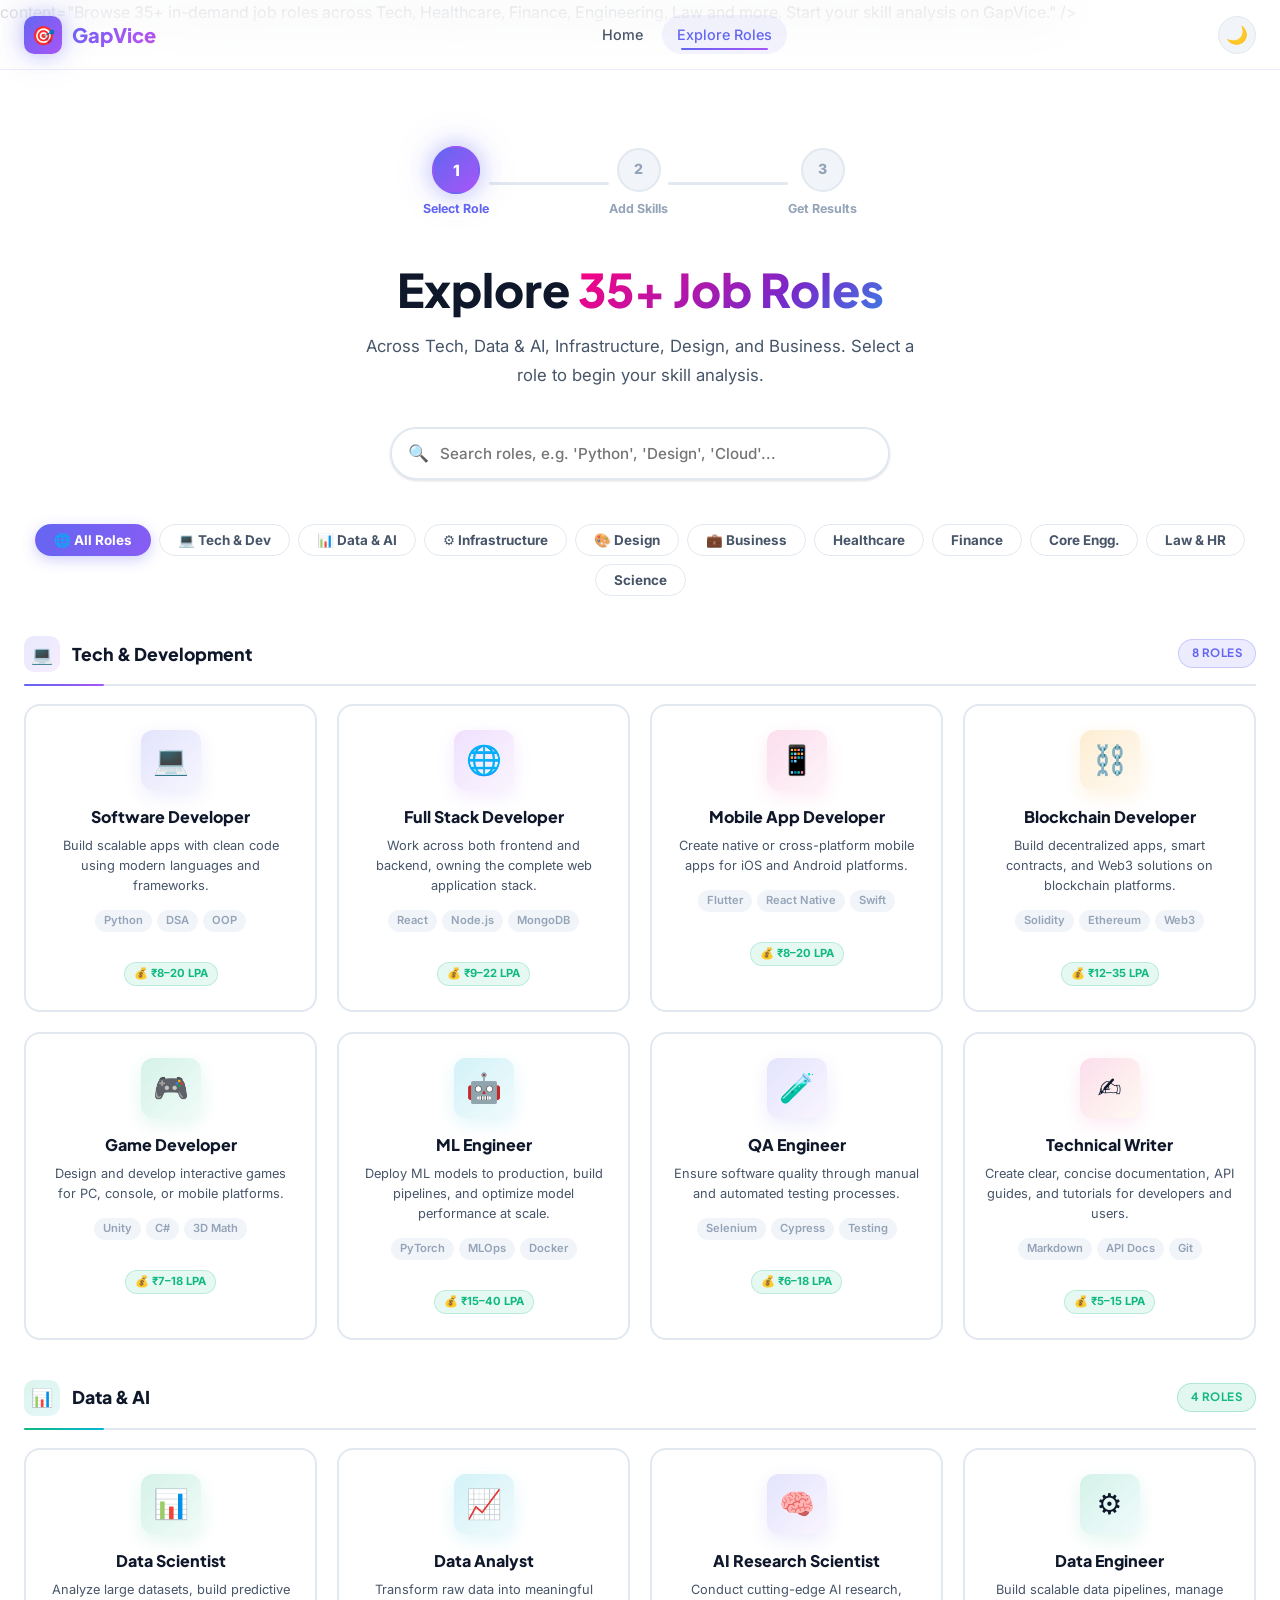
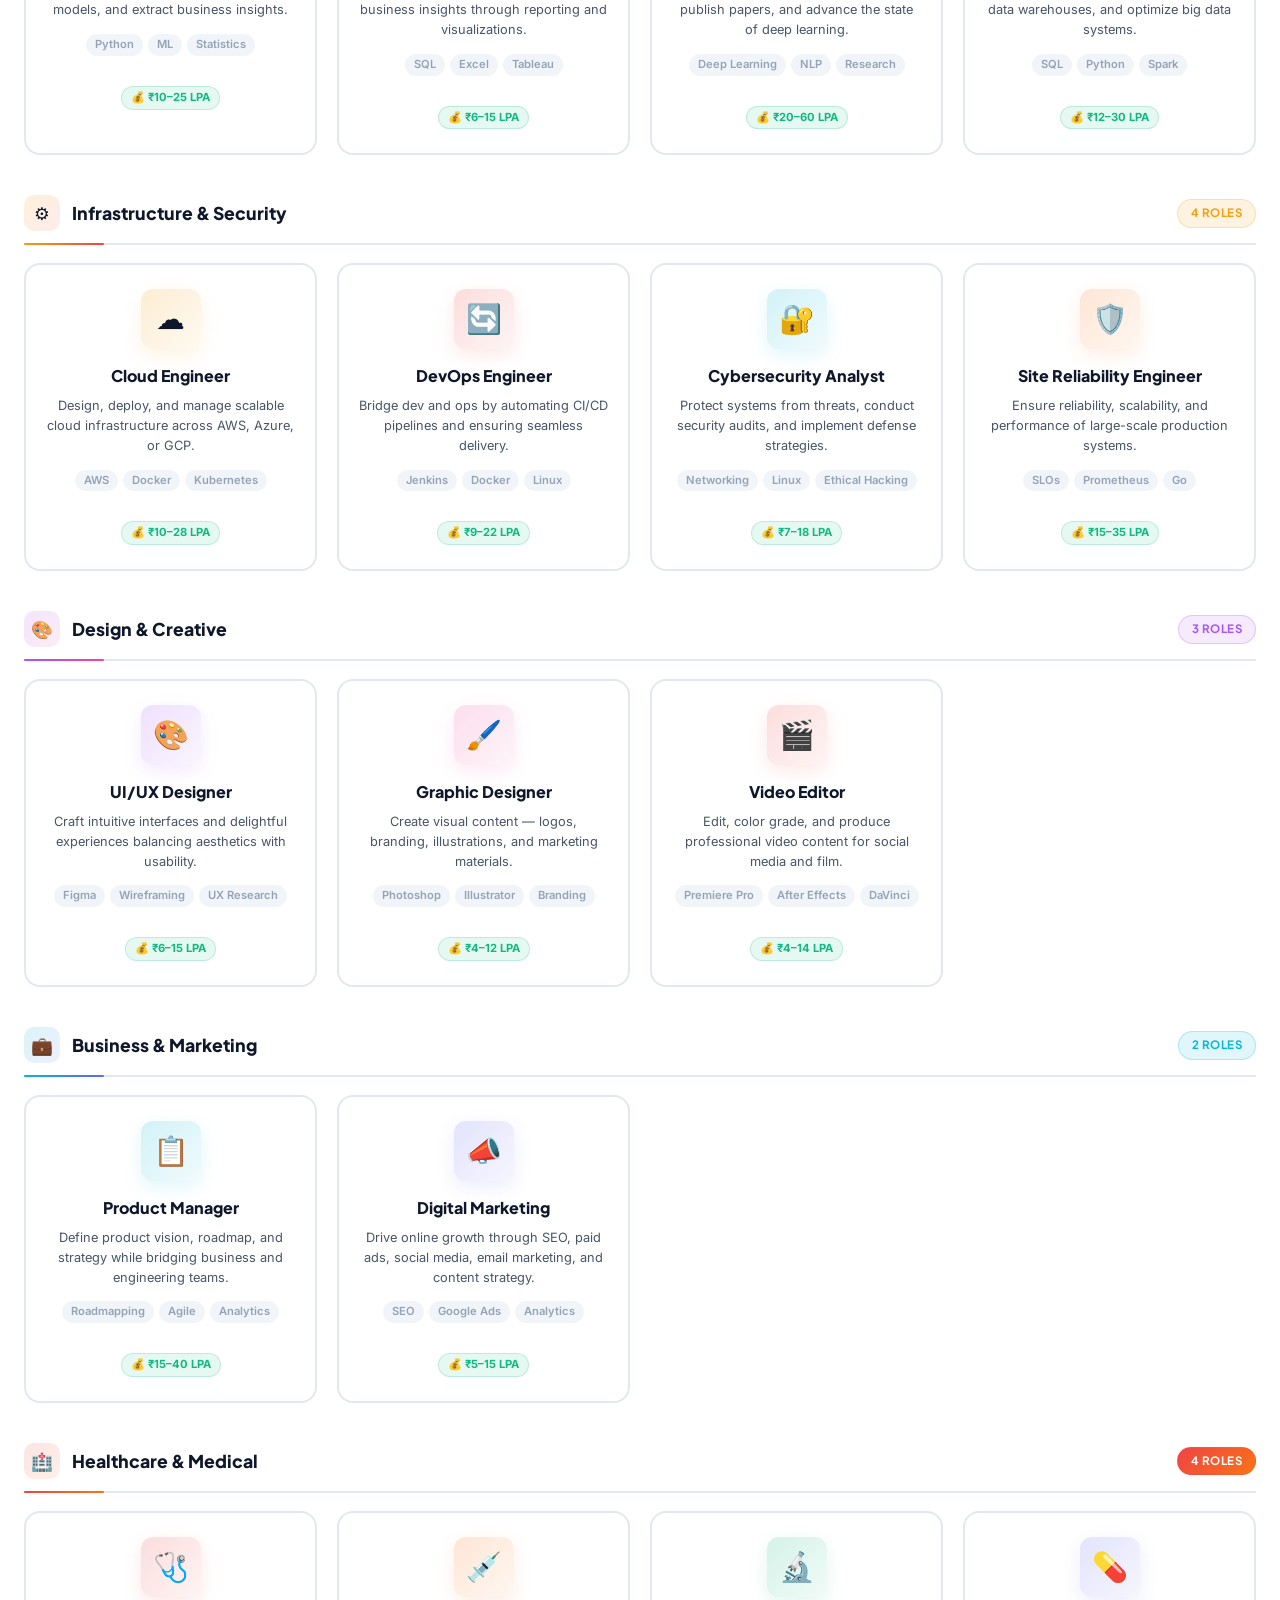
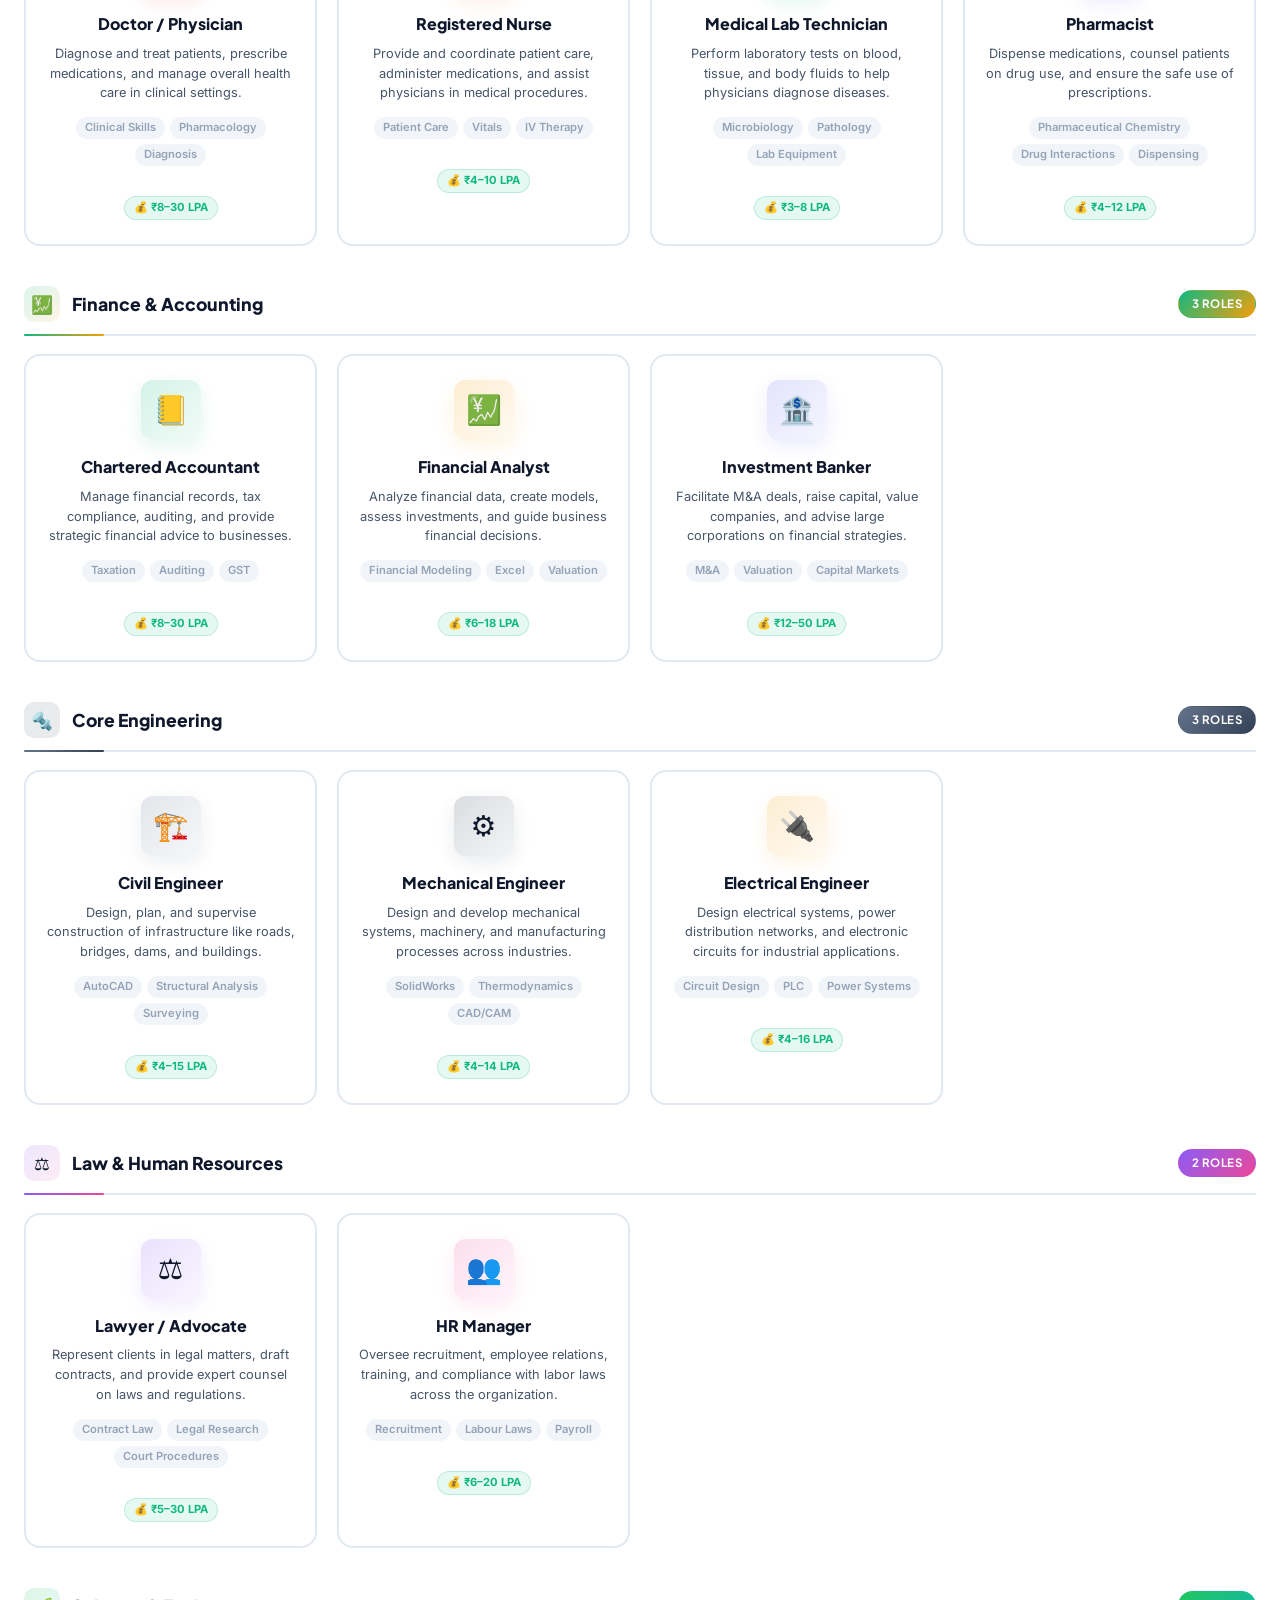
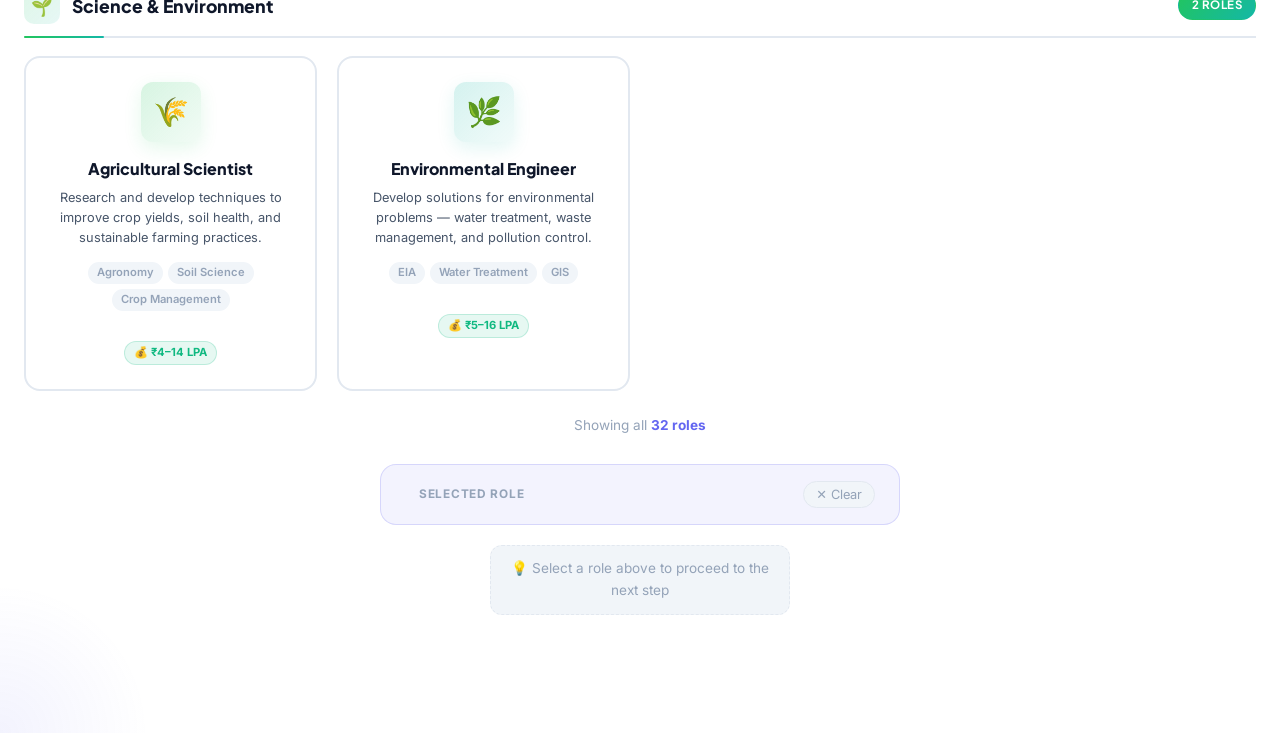
==== commit 83e263fe: "Update roles.html" ====
--- a/roles.html
+++ b/roles.html
@@ -265,7 +265,7 @@
       <div class="nav-links">
         <a href="index.html" class="nav-link">Home</a>
         <a href="roles.html" class="nav-link active">Explore Roles</a>
-        <a href="courses.html" class="nav-link">Courses</a>
+        
       </div>
       <div class="nav-actions">
         <button class="btn-dark-mode" id="themeToggle" title="Toggle dark mode">🌙</button>
